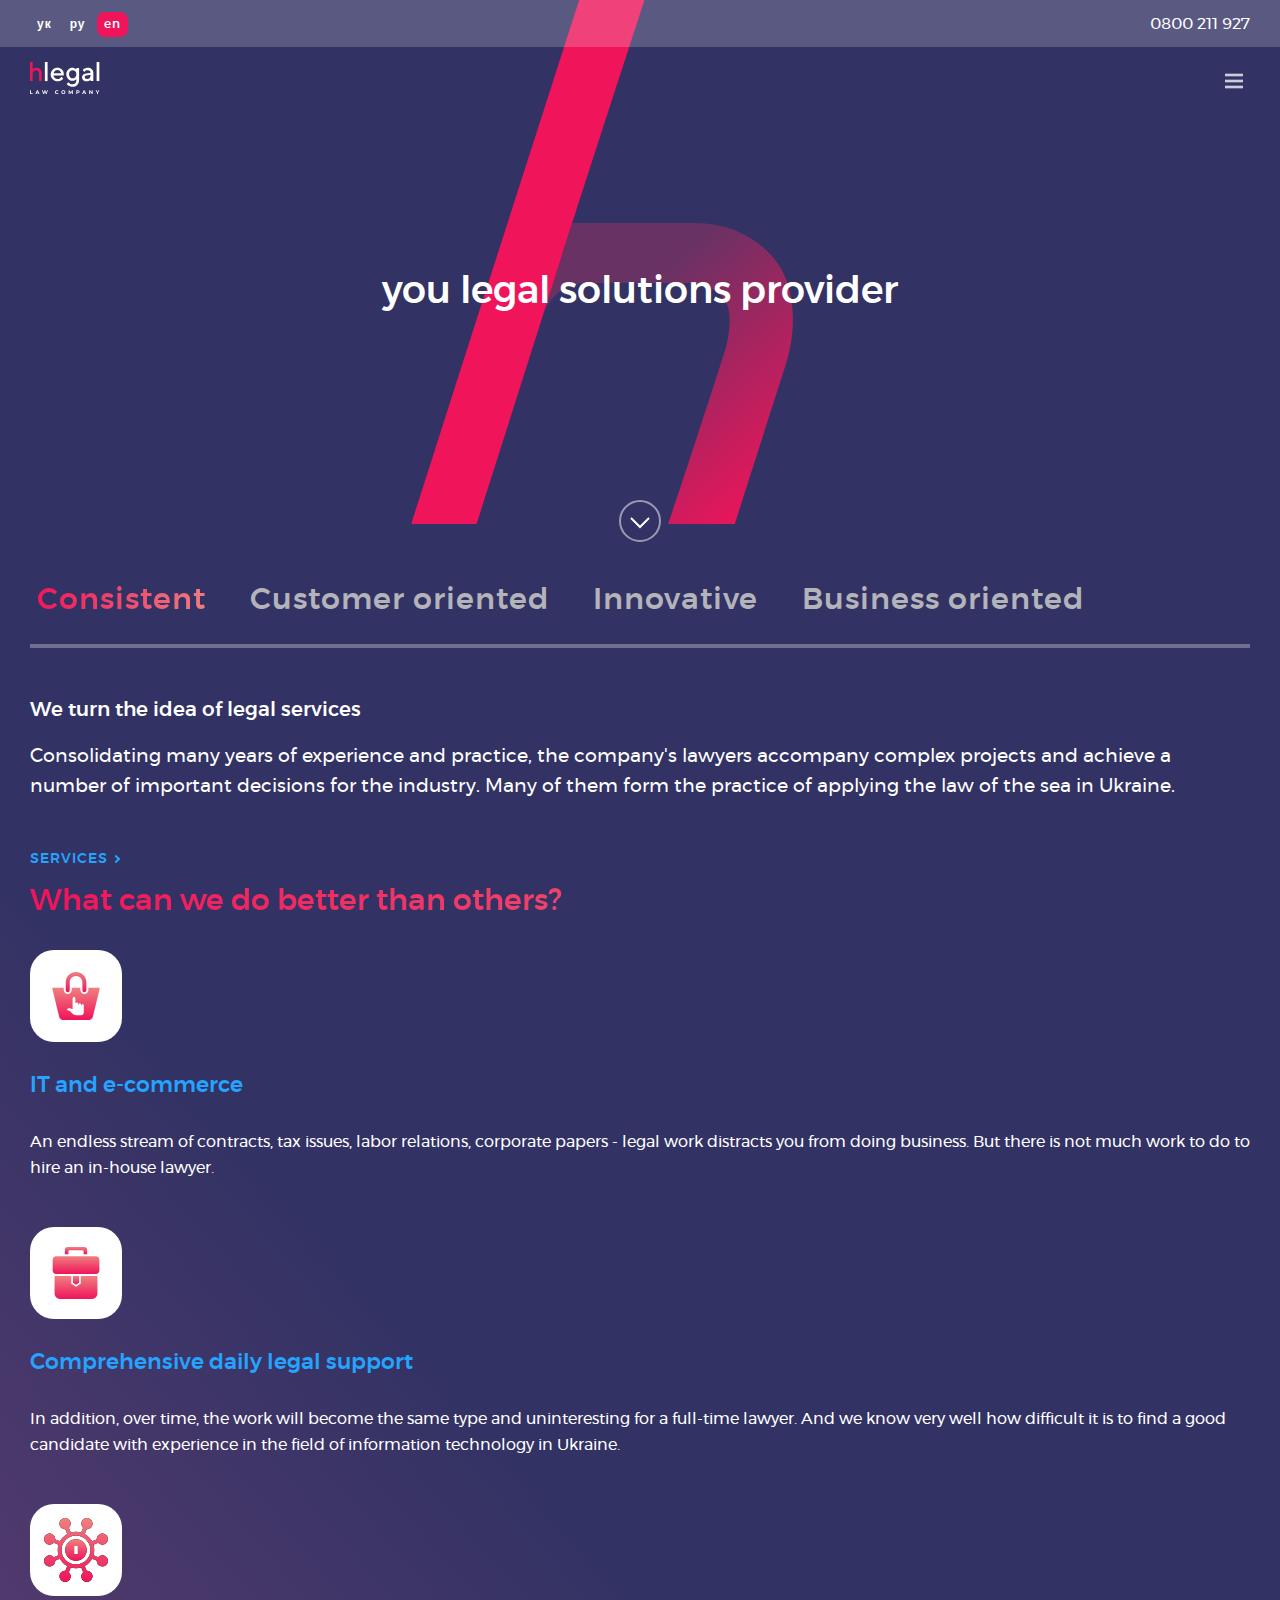
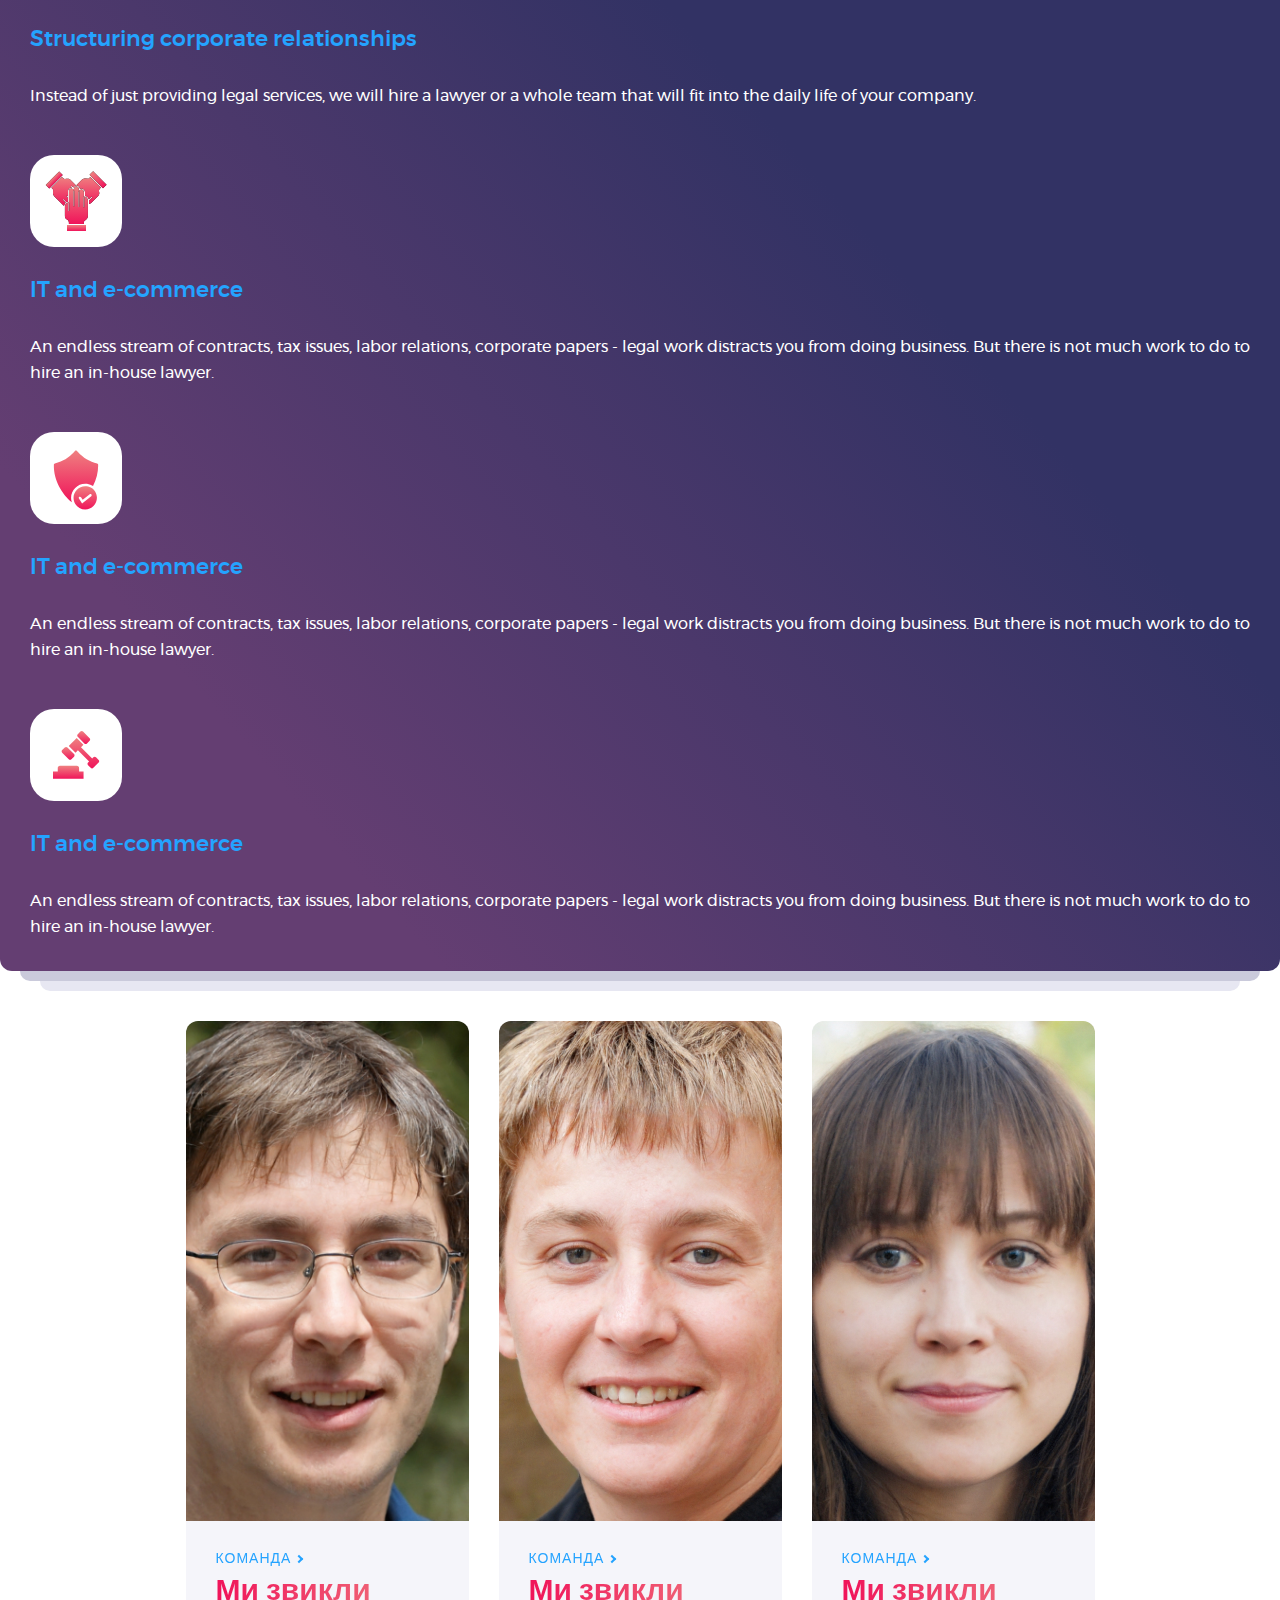
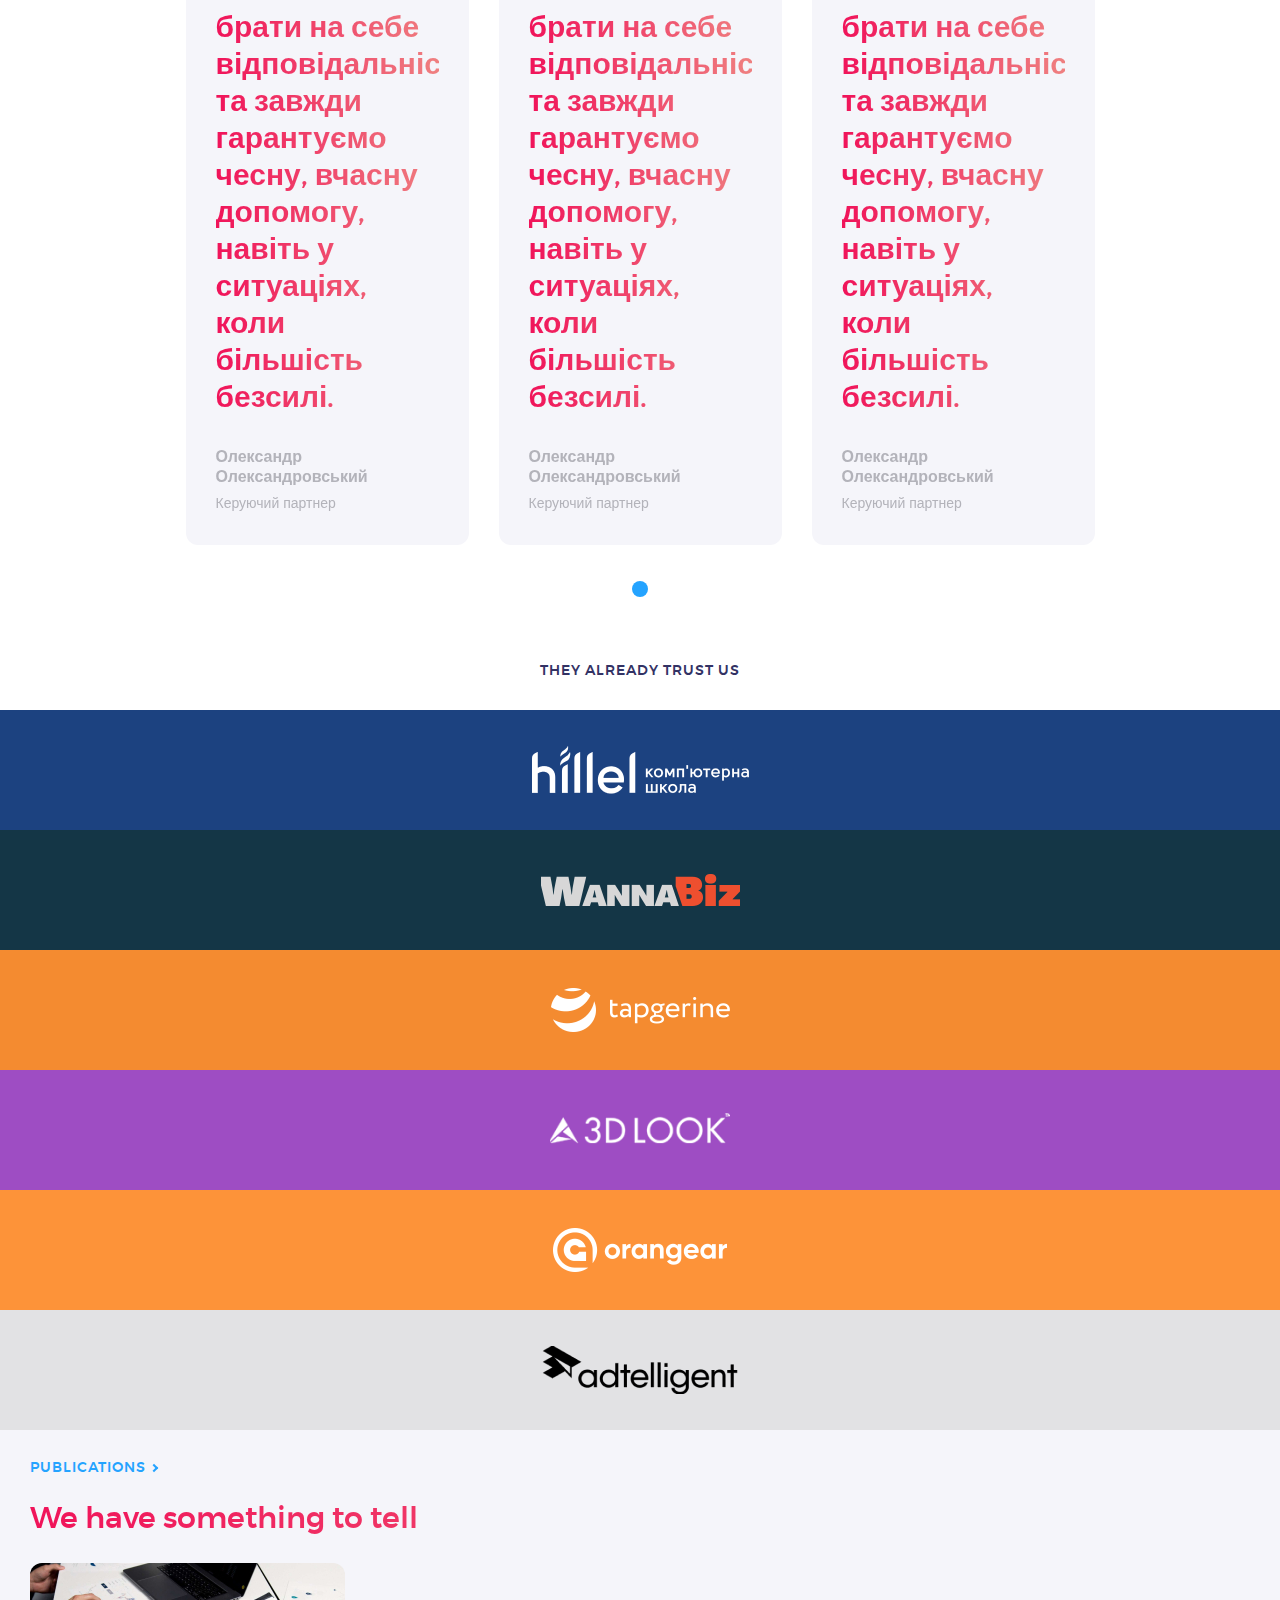
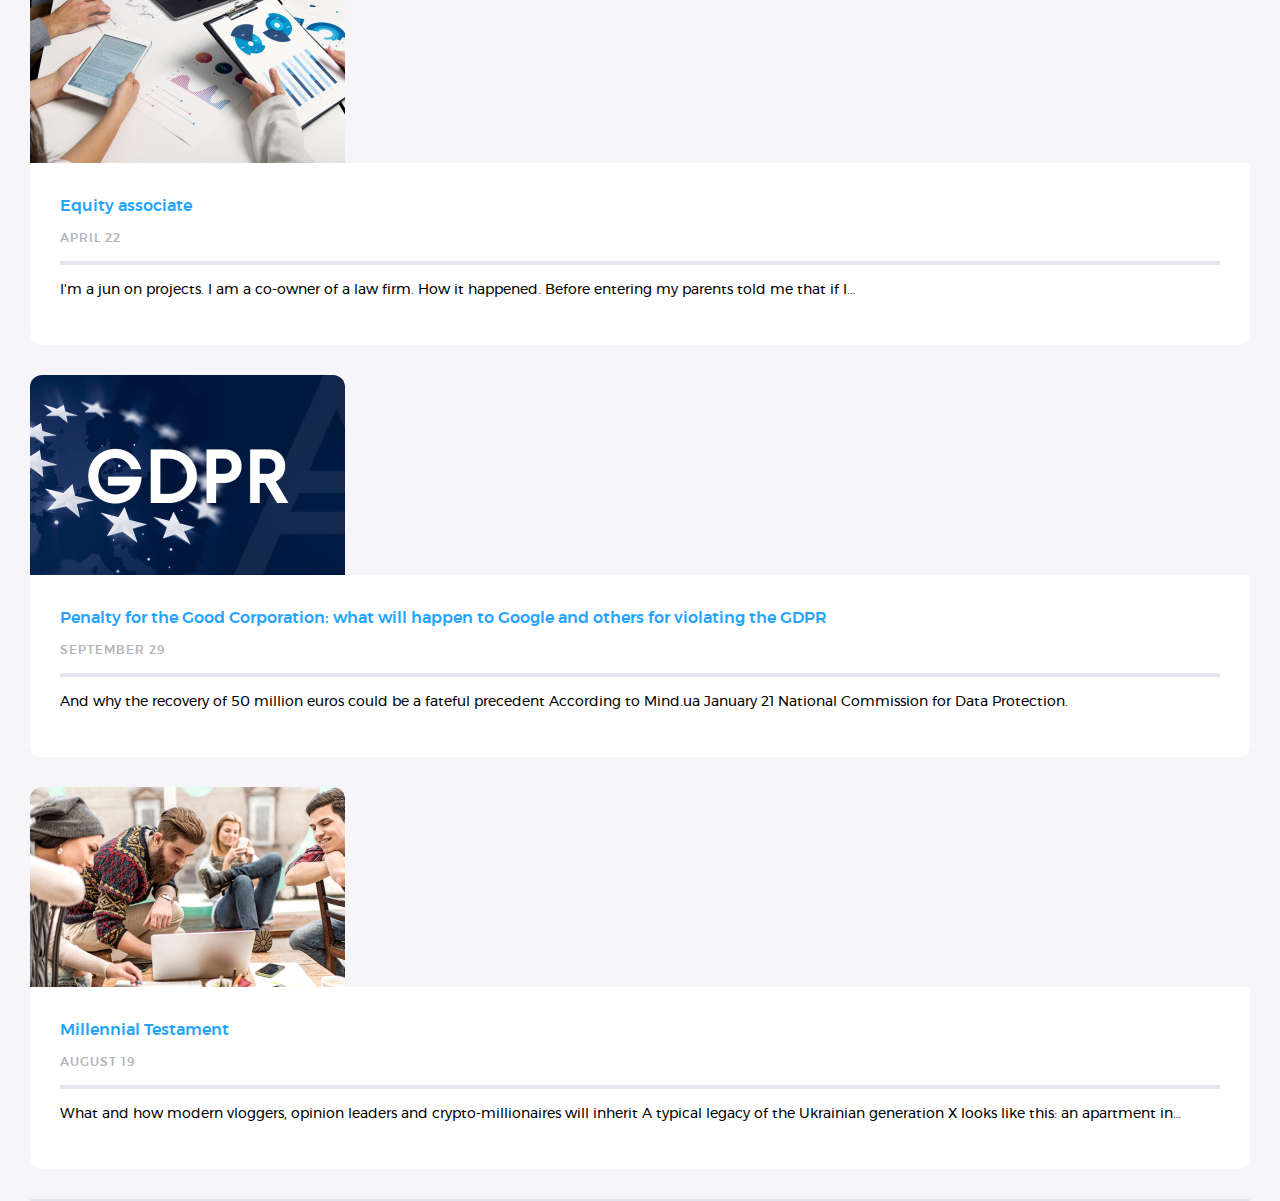
==== app/index.html @ e03c732a "New containers & css for them" ====
<!DOCTYPE html>
<html lang="en">
<head>
    <meta charset="UTF-8">
    <meta http-equiv="X-UA-Compatible" content="IE=edge">
    <meta name="viewport" content="width=device-width, initial-scale=1.0">
    <link rel="stylesheet" href="./css/style.css">
    <title>Document</title>
</head>
<body class="body">
    <div class="background">
        <div class="background__image">
            <div class="container">
                <header class="header">
                    <div class="header__strip">
                        <div class="header__strip-content">
                            <div class="header__lang">
                                <button type="button" class="header__button">ук</button>
                                <button type="button" class="header__button">ру</button>
                                <button type="button" class="header__button header__button--active">en</button>
                            </div>
                            <div class="header__adress">Kyiv, Mechnikova str., 14/1</div>
                            <a class="header__phone" href="tel:0800211927">0800 211 927</a>
                            <a class="header__fb" href="#">
                                <svg width="25" height="25" viewBox="0 0 25 25" fill="none" xmlns="http://www.w3.org/2000/svg">
                                    <path d="M24 12.5733C24 5.90541 18.6274 0.5 12 0.5C5.37258 0.5 0 5.90541 0 12.5733C0 18.5995 4.38823 23.5943 10.125 24.5V16.0633H7.07813V12.5733H10.125V9.91343C10.125 6.88755 11.9165 5.21615 14.6576 5.21615C15.9705 5.21615 17.3438 5.45195 17.3438 5.45195V8.42313H15.8306C14.3399 8.42313 13.875 9.35379 13.875 10.3086V12.5733H17.2031L16.6711 16.0633H13.875V24.5C19.6118 23.5943 24 18.5995 24 12.5733Z" fill="#FFFFFF"/>
                                </svg>                        
                            </a>
                        </div>
                    </div>
                    <a class="header__logo" href="">
                        <img src="./img/logo.svg" width="70" height="33" alt="#">
                    </a>
                    <nav class="header__menu">
                        <button type="button" class="header__burger">btn</button>
                        <ul class="header__list">
                            <li><a class="header__category" href="./about.html">about us</a></li>
                            <li><a class="header__category" href="#">services</a></li>
                            <li><a class="header__category" href="#">team</a></li>
                            <li><a class="header__category" href="#">publications</a></li>
                            <li><a class="header__category" href="#">contact</a></li>
                        </ul>
                    </nav>
                </header>
                <section class="title">
                    <h1 class="title__text">you legal solutions provider</h1>
                    <a href="#" class="title__scroll">
                        <svg width="42" height="42" viewBox="0 0 42 42" fill="none" xmlns="http://www.w3.org/2000/svg">
                            <circle opacity="0.5" cx="21" cy="21" r="20" stroke="white" stroke-width="2"/>
                            <path d="M12 18L21 27L30 18" stroke="white" stroke-width="2"/>
                        </svg>     
                    </a> 
                </section>
                <section class="services">
                    <h2 class="visually-hidden">Legal services</h2>
                    <div class="services__container">
                        <div class="services__tab services__tab-box">
                            <button type="button" class="services__btn services__btn--active">Consistent</button>
                            <button type="button" class="services__btn">Customer oriented</button>
                            <button type="button" class="services__btn">Innovative</button>
                            <button type="button" class="services__btn services__btn-mr-0">Business oriented</button>
                        </div>
                    </div>
                    <article class="services__box">
                            <h3 class="services__title">We turn the idea of legal services</h3>
                            <p class="services__text">Consolidating many years of experience and practice, the company's lawyers accompany complex projects and achieve a number of important decisions for the industry. Many of them form the practice of applying the law of the sea in Ukraine.</p>
                    </article>
                </section>
                <section class="peculiarities">
                    <a class="peculiarities__link" href="#">Services</a>
                    <h2 class="peculiarities__title">What can we do better than others?</h2>
                    <article class="peculiarities__box">
                        <div class="peculiarities__pic peculiarities__pic--item01"></div>
                        <h3 class="peculiarities__box-title">IT and e-commerce</h3>
                        <p class="peculiarities__text">An endless stream of contracts, tax issues, labor relations, corporate papers - legal work distracts you from doing business. But there is not much work to do to hire an in-house lawyer.</p>
                    </article>
                    <article class="peculiarities__box">
                        <div class="peculiarities__pic peculiarities__pic--item02"></div>
                        <h3 class="peculiarities__box-title">Comprehensive daily legal support</h3>
                        <p class="peculiarities__text">In addition, over time, the work will become the same type and uninteresting for a full-time lawyer. And we know very well how difficult it is to find a good candidate with experience in the field of information technology in Ukraine.</p>
                    </article>
                    <article class="peculiarities__box">
                        <div class="peculiarities__pic peculiarities__pic--item03"></div>
                        <h3 class="peculiarities__box-title">Structuring corporate relationships</h3>
                        <p class="peculiarities__text">Instead of just providing legal services, we will hire a lawyer or a whole team that will fit into the daily life of your company.</p>
                    </article>
                    <article class="peculiarities__box">
                        <div class="peculiarities__pic peculiarities__pic--item04"></div>
                        <h3 class="peculiarities__box-title">IT and e-commerce</h3>
                        <p class="peculiarities__text">An endless stream of contracts, tax issues, labor relations, corporate papers - legal work distracts you from doing business. But there is not much work to do to hire an in-house lawyer.</p>
                    </article>
                    <article class="peculiarities__box">
                        <div class="peculiarities__pic peculiarities__pic--item05"></div>
                        <h3 class="peculiarities__box-title">IT and e-commerce</h3>
                        <p class="peculiarities__text">An endless stream of contracts, tax issues, labor relations, corporate papers - legal work distracts you from doing business. But there is not much work to do to hire an in-house lawyer.</p>
                    </article>
                    <article class="peculiarities__box">
                        <div class="peculiarities__pic peculiarities__pic--item06"></div>
                        <h3 class="peculiarities__box-title">IT and e-commerce</h3>
                        <p class="peculiarities__text">An endless stream of contracts, tax issues, labor relations, corporate papers - legal work distracts you from doing business. But there is not much work to do to hire an in-house lawyer.</p>
                    </article>
                </section>
            </div>
        </div>
    </div>
    <main class="mainly">
        <div class="container">
            <section class="team">
                <h2 class="visually-hidden">Our team</h2>
                <div class="team__box js-slider">
                    <div class="team__item">
                        <img class="team__foto" src="./img/team/team1.jpg" width="528" height="528" alt="#">
                        <article class="team__info">
                            <a class="team__link" href="#">Команда</a>
                            <h4 class="team__text">Ми звикли брати на себе відповідальність та завжди гарантуємо чесну, вчасну допомогу, навіть у ситуаціях, коли більшість безсилі.</h4>
                            <p class="team__name">Олександр <br>Олександровський</p>
                            <p class="team__job">Керуючий партнер</p>
                        </article>
                    </div>
                    <div class="team__item">
                        <img class="team__foto" src="./img/team/team2.jpg" width="528" height="528" alt="#">
                        <article class="team__info">
                            <a class="team__link" href="#">Команда</a>
                            <h4 class="team__text">Ми звикли брати на себе відповідальність та завжди гарантуємо чесну, вчасну допомогу, навіть у ситуаціях, коли більшість безсилі.</h4>
                            <p class="team__name">Олександр <br>Олександровський</p>
                            <p class="team__job">Керуючий партнер</p>
                        </article>
                    </div>
                    <div class="team__item">
                        <img class="team__foto" src="./img/team/team3.jpg" width="528" height="528" alt="#">
                        <article class="team__info">
                            <a class="team__link" href="#">Команда</a>
                            <h4 class="team__text">Ми звикли брати на себе відповідальність та завжди гарантуємо чесну, вчасну допомогу, навіть у ситуаціях, коли більшість безсилі.</h4>
                            <p class="team__name">Олександр <br>Олександровський</p>
                            <p class="team__job">Керуючий партнер</p>
                        </article>
                    </div>
                </div>
            </section>
        </div>
        <section class="partners">
            <h2 class="partners__title">They already trust us</h2>
            <div class="partners__box">
                <div class="partners__item partners__item--01"></div>
                <div class="partners__item partners__item--02"></div>
                <div class="partners__item partners__item--03"></div>
                <div class="partners__item partners__item--04"></div>
                <div class="partners__item partners__item--05"></div>
                <div class="partners__item partners__item--06"></div>
                <div class="partners__item partners__item--07 partners__item--block"></div>
                <div class="partners__item partners__item--08 partners__item--block"></div>
                <div class="partners__item partners__item--09 partners__item--block"></div>
                <div class="partners__item partners__item--10 partners__item--block"></div>
                <div class="partners__item partners__item--11 partners__item--block"></div>
                <div class="partners__item partners__item--12 partners__item--block"></div>
            </div>
        </section>
        <section class="blog">
            <div class="container">
                <div class="blog__border">
                    <a class="blog__link" href="">Publications</a>
                    <h2 class="blog__title">We have something to tell</h2>
                    <article class="blog__box">
                        <img class="blog__img" src="./img/blog/notebook.jpg" width="315" height="200" alt="">
                        <div class="blog__item">
                            <a class="blog__item-title" href="#">Equity associate</a>
                            <p class="blog__date">April 22</p>
                            <p class="blog__text">I'm a jun on projects. I am a co-owner of a law firm. How it happened. Before entering my parents told me that if I…</p>
                        </div>
                    </article>
                    <article class="blog__box">
                        <img class="blog__img" src="./img/blog/gdpr.jpg" width="315" height="200" alt="">
                        <div class="blog__item">
                            <a class="blog__item-title" href="#">Penalty for the Good Corporation: what will happen to Google and others for violating the GDPR</a>
                            <p class="blog__date">September 29</p>
                            <p class="blog__text">And why the recovery of 50 million euros could be a fateful precedent According to Mind.ua January 21 National Commission for Data Protection.</p>
                        </div>
                    </article>
                    <article class="blog__box">
                        <img class="blog__img" src="./img/blog/team.jpg" width="315" height="200" alt="">
                        <div class="blog__item">
                            <a class="blog__item-title" href="#">Millennial Testament</a>
                            <p class="blog__date">August 19</p>
                            <p class="blog__text">What and how modern vloggers, opinion leaders and crypto-millionaires will inherit A typical legacy of the Ukrainian generation X looks like this: an apartment in…</p>
                        </div>
                    </article>
                </div>
            </div>
        </section>
    </main>
    <footer class="footer">
        <div class="container">
            
        </div>
    </footer>

    <script src="js/all.js"></script>
</body>
</html>
---- app/css/style.css ----
/* Slider */
.slick-slider {
  position: relative;
  display: block;
  -webkit-box-sizing: border-box;
          box-sizing: border-box;
  -webkit-touch-callout: none;
  -webkit-user-select: none;
  -moz-user-select: none;
  -ms-user-select: none;
  user-select: none;
  -ms-touch-action: pan-y;
  touch-action: pan-y;
  -webkit-tap-highlight-color: transparent;
}

.slick-list {
  position: relative;
  overflow: hidden;
  display: block;
  margin: 0;
  padding: 0;
}

.slick-list:focus {
  outline: none;
}

.slick-list.dragging {
  cursor: pointer;
  cursor: hand;
}

.slick-slider .slick-track,
.slick-slider .slick-list {
  -webkit-transform: translate3d(0, 0, 0);
  transform: translate3d(0, 0, 0);
}

.slick-track {
  position: relative;
  left: 0;
  top: 0;
  display: block;
  margin-left: auto;
  margin-right: auto;
}

.slick-track:before, .slick-track:after {
  content: "";
  display: table;
}

.slick-track:after {
  clear: both;
}

.slick-loading .slick-track {
  visibility: hidden;
}

.slick-slide {
  float: left;
  height: 100%;
  min-height: 1px;
  display: none;
}

[dir="rtl"] .slick-slide {
  float: right;
}

.slick-slide img {
  display: block;
}

.slick-slide.slick-loading img {
  display: none;
}

.slick-slide.dragging img {
  pointer-events: none;
}

.slick-initialized .slick-slide {
  display: block;
}

.slick-loading .slick-slide {
  visibility: hidden;
}

.slick-vertical .slick-slide {
  display: block;
  height: auto;
  border: 1px solid transparent;
}

.slick-arrow.slick-hidden {
  display: none;
}

@font-face {
  font-family: 'Montserrat';
  src: url("../fonts/montserrat-italic-webfont.woff2") format("woff2"), url("../fonts/montserrat-italic-webfont.woff") format("woff");
  font-weight: 400;
  font-style: italic;
}

@font-face {
  font-family: 'Montserrat';
  src: url("../fonts/montserrat-medium-webfont.woff2") format("woff2"), url("../fonts/montserrat-medium-webfont.woff") format("woff");
  font-weight: 700;
  font-style: normal;
}

@font-face {
  font-family: 'Montserrat';
  src: url("../fonts/montserrat-mediumitalic-webfont.woff2") format("woff2"), url("../fonts/montserrat-mediumitalic-webfont.woff") format("woff");
  font-weight: 700;
  font-style: italic;
}

@font-face {
  font-family: 'Montserrat';
  src: url("../fonts/montserrat-regular-webfont.woff2") format("woff2"), url("../fonts/montserrat-regular-webfont.woff") format("woff");
  font-weight: 400;
  font-style: normal;
}

* {
  -webkit-box-sizing: border-box;
          box-sizing: border-box;
}

.body {
  font-family: 'Montserrat', 'Arial', sans-serif;
  font-style: normal;
  font-weight: 400;
  font-size: 16px;
  line-height: 26px;
  margin: 0;
}

.container {
  max-width: 1320px;
  min-width: 375px;
  margin: 0 auto;
  padding: 0 30px;
}

.visually-hidden {
  position: absolute;
  width: 1px;
  height: 1px;
  margin: -1px;
  border: 0;
  padding: 0;
  clip: rect(0 0 0 0);
  overflow: hidden;
}

.image-responsive {
  max-width: 100%;
  height: auto;
}

a {
  font-weight: 400;
  font-size: 16px;
  line-height: 20px;
  color: #24A3FF;
  text-decoration: none;
  cursor: pointer;
}

a:hover {
  color: #0085FF;
}

button {
  font-family: 'Montserrat', 'Arial', sans-serif;
  font-style: normal;
  font-weight: 700;
  font-size: 12px;
  line-height: 15px;
  text-align: center;
  letter-spacing: 1px;
  color: #FFFFFF;
  background-color: transparent;
  cursor: pointer;
  border: 0;
  padding: 5px 7px;
  border-radius: 8px;
}

.background {
  background-image: linear-gradient(228.57deg, #323264 11.93%, #323264 57.17%, #643E72 87.46%);
  border-radius: 0px 0px 12px 12px;
  position: relative;
}

.background::after {
  content: '';
  border-radius: 0 0 12px 12px;
  background-color: #CACADB;
  bottom: -10px;
  height: 10px;
  left: 20px;
  right: 20px;
  position: absolute;
}

.background::before {
  content: '';
  border-radius: 0 0 12px 12px;
  background-color: #E7E7F2;
  bottom: -20px;
  height: 10px;
  left: 40px;
  right: 40px;
  position: absolute;
}

.background__image {
  background-image: url(../img/bg-img.svg);
  background-repeat: no-repeat;
  background-position: center top;
  background-size: 600px 524px;
}

.header {
  display: grid;
  grid-template-columns: 1fr 1fr;
  grid-template-rows: -webkit-min-content 1fr;
  grid-template-rows: min-content 1fr;
  -webkit-box-align: center;
      -ms-flex-align: center;
          align-items: center;
}

.header__strip {
  grid-column: 1 / 3;
  background: rgba(245, 245, 250, 0.2);
  margin: 0 -30px;
  padding: 10px 30px;
  align-self: center;
}

.header__strip-content {
  display: -webkit-box;
  display: -ms-flexbox;
  display: flex;
  -webkit-box-pack: justify;
      -ms-flex-pack: justify;
          justify-content: space-between;
  -webkit-box-align: center;
      -ms-flex-align: center;
          align-items: center;
}

.header__button:not(.header__button--active):hover {
  background-color: rgba(255, 255, 255, 0.2);
}

.header__button--active {
  background-color: #F0145A;
}

.header__phone {
  font-size: 16px;
  line-height: 20px;
  text-align: right;
  color: #FFFFFF;
}

.header__adress, .header__fb {
  display: none;
}

.header__logo {
  padding: 15px 0;
}

.header__menu {
  display: -webkit-box;
  display: -ms-flexbox;
  display: flex;
  -webkit-box-pack: end;
      -ms-flex-pack: end;
          justify-content: flex-end;
}

.header__burger {
  font-size: 0;
  width: 32px;
  height: 32px;
  background-image: url(../img/hamburger.svg);
  background-position: center;
  background-repeat: no-repeat;
  cursor: pointer;
  -webkit-transition-duration: 400ms;
          transition-duration: 400ms;
}

.header__burger:hover {
  background-color: rgba(255, 255, 255, 0.2);
  border-radius: 8px;
  -webkit-transform: rotate(180deg);
          transform: rotate(180deg);
}

.header__list {
  list-style: none;
  padding: 0;
  display: none;
}

.title {
  display: -webkit-box;
  display: -ms-flexbox;
  display: flex;
  -webkit-box-orient: vertical;
  -webkit-box-direction: normal;
      -ms-flex-direction: column;
          flex-direction: column;
  -webkit-box-align: center;
      -ms-flex-align: center;
          align-items: center;
  padding: 129px 0 30px;
}

.title__text {
  padding-bottom: 159px;
  font-weight: 700;
  font-size: 38px;
  line-height: 46px;
  text-align: center;
  color: #FFFFFF;
}

.services__container {
  border-bottom: 4px solid rgba(255, 255, 255, 0.3);
  padding-bottom: 20px;
}

.services__tab {
  margin-right: -30px;
  overflow: auto;
  overflow: -moz-scrollbars-none;
  -ms-overflow-style: none;
}

.services__tab::-webkit-scrollbar {
  width: 0;
}

.services__tab-box {
  display: -webkit-box;
  display: -ms-flexbox;
  display: flex;
}

.services__btn {
  white-space: nowrap;
  font-size: 30px;
  line-height: 37px;
  color: #B3B3BA;
  margin-right: 30px;
}

.services__btn--active {
  background: linear-gradient(90.13deg, #F0145A 0.84%, #EF8080 99.96%);
  -webkit-background-clip: text;
  -webkit-text-fill-color: transparent;
  background-clip: text;
}

.services__btn-mr-o {
  margin-right: 0;
}

.services__box {
  padding: 30px 0;
}

.services__title {
  font-weight: 700;
  font-size: 20px;
  line-height: 24px;
  color: #FFFFFF;
}

.services__text {
  font-size: 19px;
  line-height: 30px;
  color: #FFFFFF;
}

.peculiarities__link {
  display: -webkit-box;
  display: -ms-flexbox;
  display: flex;
  -webkit-box-align: center;
      -ms-flex-align: center;
          align-items: center;
  text-transform: uppercase;
  font-weight: 700;
  font-size: 14px;
  line-height: 17px;
  letter-spacing: 1px;
}

.peculiarities__link::after {
  content: '';
  width: 4px;
  height: 4px;
  border-right: 2px solid #24A3FF;
  border-bottom: 2px solid #24A3FF;
  margin-left: 5px;
  -webkit-transform: rotate(315deg);
          transform: rotate(315deg);
}

.peculiarities__title {
  font-weight: 700;
  font-size: 30px;
  line-height: 37px;
  background: linear-gradient(90.13deg, #F0145A 0.84%, #EF8080 99.96%);
  -webkit-background-clip: text;
  -webkit-text-fill-color: transparent;
  background-clip: text;
  margin: 0;
  padding: 15px 0;
}

.peculiarities__box {
  padding: 15px 0;
}

.peculiarities__pic {
  background-repeat: no-repeat;
  background-color: #fff;
  background-position: center;
  border-radius: 24px;
  width: 92px;
  height: 92px;
}

.peculiarities__pic--item01 {
  background-image: url(../img/services/item01.svg);
}

.peculiarities__pic--item02 {
  background-image: url(../img/services/item02.svg);
}

.peculiarities__pic--item03 {
  background-image: url(../img/services/item03.svg);
}

.peculiarities__pic--item04 {
  background-image: url(../img/services/item04.svg);
}

.peculiarities__pic--item05 {
  background-image: url(../img/services/item05.svg);
}

.peculiarities__pic--item06 {
  background-image: url(../img/services/item06.svg);
}

.peculiarities__box-title {
  font-weight: 700;
  font-size: 22px;
  line-height: 27px;
  color: #24A3FF;
  margin: 30px 0;
}

.peculiarities__text {
  font-size: 16px;
  line-height: 26px;
  color: #FFFFFF;
}

.team__box {
  padding: 50px 0;
  margin: 0 -15px;
}

.team__item {
  background-color: #F5F5FA;
  border-radius: 12px;
  margin: 0 15px;
}

.team__foto {
  width: 100%;
  height: 500px;
  -o-object-fit: cover;
     object-fit: cover;
  border-radius: 12px 12px 0 0;
}

.team__info {
  padding: 30px;
}

.team__link {
  display: -webkit-box;
  display: -ms-flexbox;
  display: flex;
  -webkit-box-align: center;
      -ms-flex-align: center;
          align-items: center;
  text-transform: uppercase;
  font-size: 14px;
  line-height: 17px;
  letter-spacing: 1px;
  text-transform: uppercase;
}

.team__link::after {
  content: '';
  width: 4px;
  height: 4px;
  border-right: 2px solid #24A3FF;
  border-bottom: 2px solid #24A3FF;
  margin-left: 5px;
  -webkit-transform: rotate(315deg);
          transform: rotate(315deg);
}

.team__text {
  margin-top: 5px;
  margin-bottom: 30px;
  font-weight: 700;
  font-size: 30px;
  line-height: 37px;
  background: linear-gradient(90.13deg, #F0145A 0.84%, #EF8080 99.96%);
  -webkit-background-clip: text;
  -webkit-text-fill-color: transparent;
  background-clip: text;
}

.team__name {
  font-weight: 700;
  font-size: 16px;
  line-height: 20px;
  color: #B3B3BA;
  margin-bottom: 0px;
}

.team__job {
  font-size: 14px;
  line-height: 22px;
  color: #B3B3BA;
  margin-top: 6px;
  margin-bottom: 0;
}

.slick-dots {
  display: -webkit-box;
  display: -ms-flexbox;
  display: flex;
  -webkit-box-pack: center;
      -ms-flex-pack: center;
          justify-content: center;
  padding: 0;
  margin: 0;
  list-style: none;
}

.slick-dots li {
  margin: 30px 7.5px 0;
}

.slick-dots button {
  font-size: 0;
  cursor: pointer;
  border: 0;
  width: 16px;
  height: 16px;
  border-radius: 50%;
  background-color: rgba(36, 163, 255, 0.2);
}

.slick-dots button:hover {
  background-color: rgba(36, 163, 255, 0.6);
}

.slick-dots .slick-active button {
  background-color: #24a3ff;
}

.partners__title {
  text-align: center;
  font-weight: 700;
  font-size: 14px;
  line-height: 17px;
  letter-spacing: 1px;
  text-transform: uppercase;
  color: #323264;
  margin-bottom: 30px;
}

.partners__item {
  width: 100%;
  height: 120px;
  display: -webkit-box;
  display: -ms-flexbox;
  display: flex;
  -ms-flex-wrap: wrap;
      flex-wrap: wrap;
  background-repeat: no-repeat;
  background-position: center;
}

.partners__item--01 {
  background-image: url(../img/partners/hillel.png);
  background-color: #1C4280;
}

.partners__item--02 {
  background-image: url(../img/partners/wannabizz.png);
  background-color: #143646;
}

.partners__item--03 {
  background-image: url(../img/partners/tapgerine.png);
  background-color: #F48B30;
}

.partners__item--04 {
  background-image: url(../img/partners/3dlook.png);
  background-color: #9E4DC3;
}

.partners__item--05 {
  background-image: url(../img/partners/orangear.png);
  background-color: #FD9339;
}

.partners__item--06 {
  background-image: url(../img/partners/addteligent.png);
  background-color: #E2E2E4;
}

.partners__item--07 {
  background-image: url(../img/partners/ckikky.png);
  background-color: #C71C36;
}

.partners__item--08 {
  background-image: url(../img/partners/ecolease.png);
  background-color: #DCF3F9;
}

.partners__item--09 {
  background-image: url(../img/partners/infratrek.png);
  background-color: #EAEAEA;
}

.partners__item--10 {
  background-image: url(../img/partners/citypark.png);
  background-color: #282240;
}

.partners__item--11 {
  background-image: url(../img/partners/artprint.png);
  background-color: #1D4568;
}

.partners__item--12 {
  background-image: url(../img/partners/ultimate.png);
  background-color: #000000;
}

.partners__item--block {
  display: none;
}

.blog {
  padding-top: 30px;
  background-color: #F5F5FA;
}

.blog__border {
  border-bottom: 2px solid #E6E6F0;
}

.blog__link {
  display: -webkit-box;
  display: -ms-flexbox;
  display: flex;
  -webkit-box-align: center;
      -ms-flex-align: center;
          align-items: center;
  font-weight: 700;
  font-size: 14px;
  line-height: 17px;
  letter-spacing: 1px;
  text-transform: uppercase;
}

.blog__link::after {
  content: '';
  width: 4px;
  height: 4px;
  border-right: 2px solid #24A3FF;
  border-bottom: 2px solid #24A3FF;
  margin-left: 5px;
  -webkit-transform: rotate(315deg);
          transform: rotate(315deg);
}

.blog__title {
  font-weight: 700;
  font-size: 30px;
  line-height: 37px;
  background: linear-gradient(90.13deg, #F0145A 0.84%, #EF8080 99.96%);
  -webkit-background-clip: text;
  -webkit-text-fill-color: transparent;
  background-clip: text;
}

.blog__box {
  display: -webkit-box;
  display: -ms-flexbox;
  display: flex;
  -webkit-box-orient: vertical;
  -webkit-box-direction: normal;
      -ms-flex-direction: column;
          flex-direction: column;
  padding-bottom: 30px;
}

.blog__img {
  border-radius: 12px 12px 0 0;
}

.blog__item {
  border-radius: 0 0 12px 12px;
  background-color: #fff;
  padding: 30px;
}

.blog__item-title {
  font-weight: 700;
  font-size: 16px;
  line-height: 20px;
  color: #24A3FF;
}

.blog__date {
  font-weight: 700;
  font-size: 12px;
  line-height: 15px;
  letter-spacing: 1px;
  text-transform: uppercase;
  color: #B3B3BA;
  padding-bottom: 15px;
  border-bottom: 4px solid #E6E6F0;
}

.blog__text {
  font-size: 14px;
  line-height: 22px;
  color: #000000;
}

/*# sourceMappingURL=style.css.map */
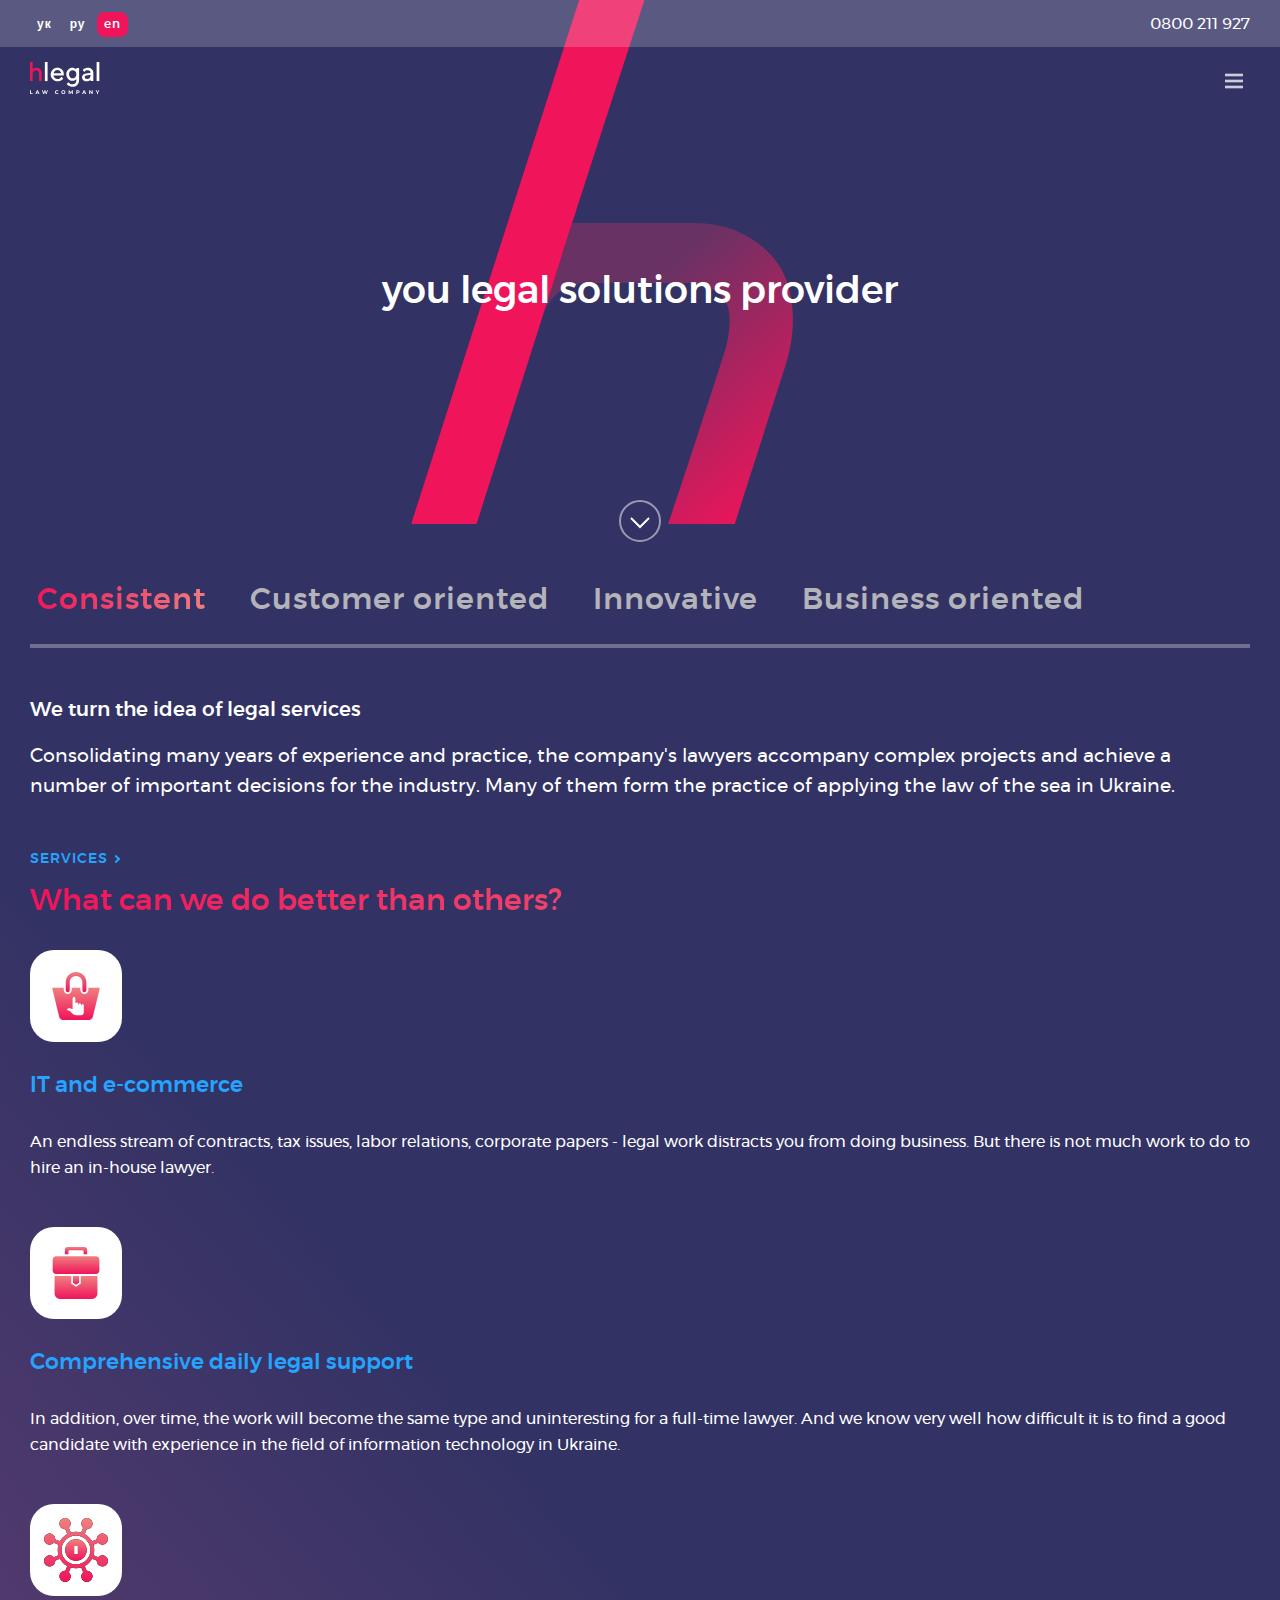
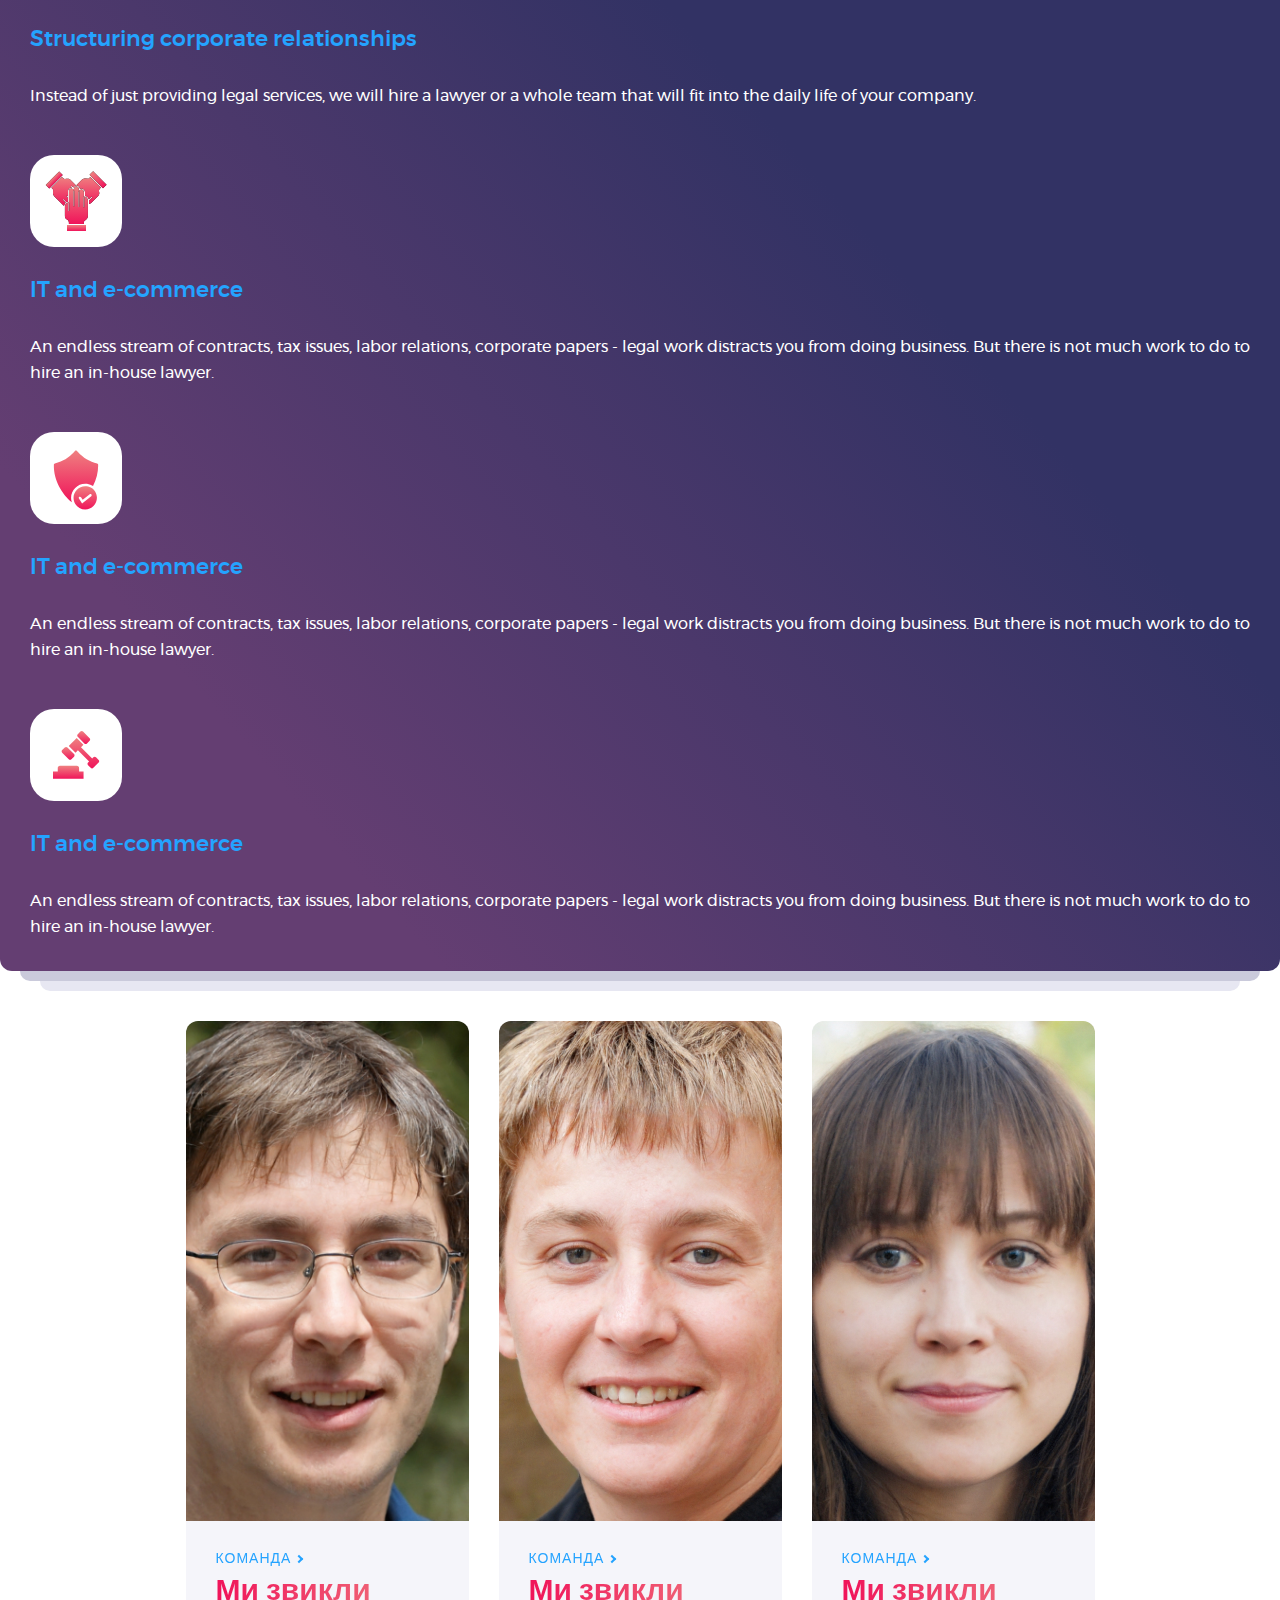
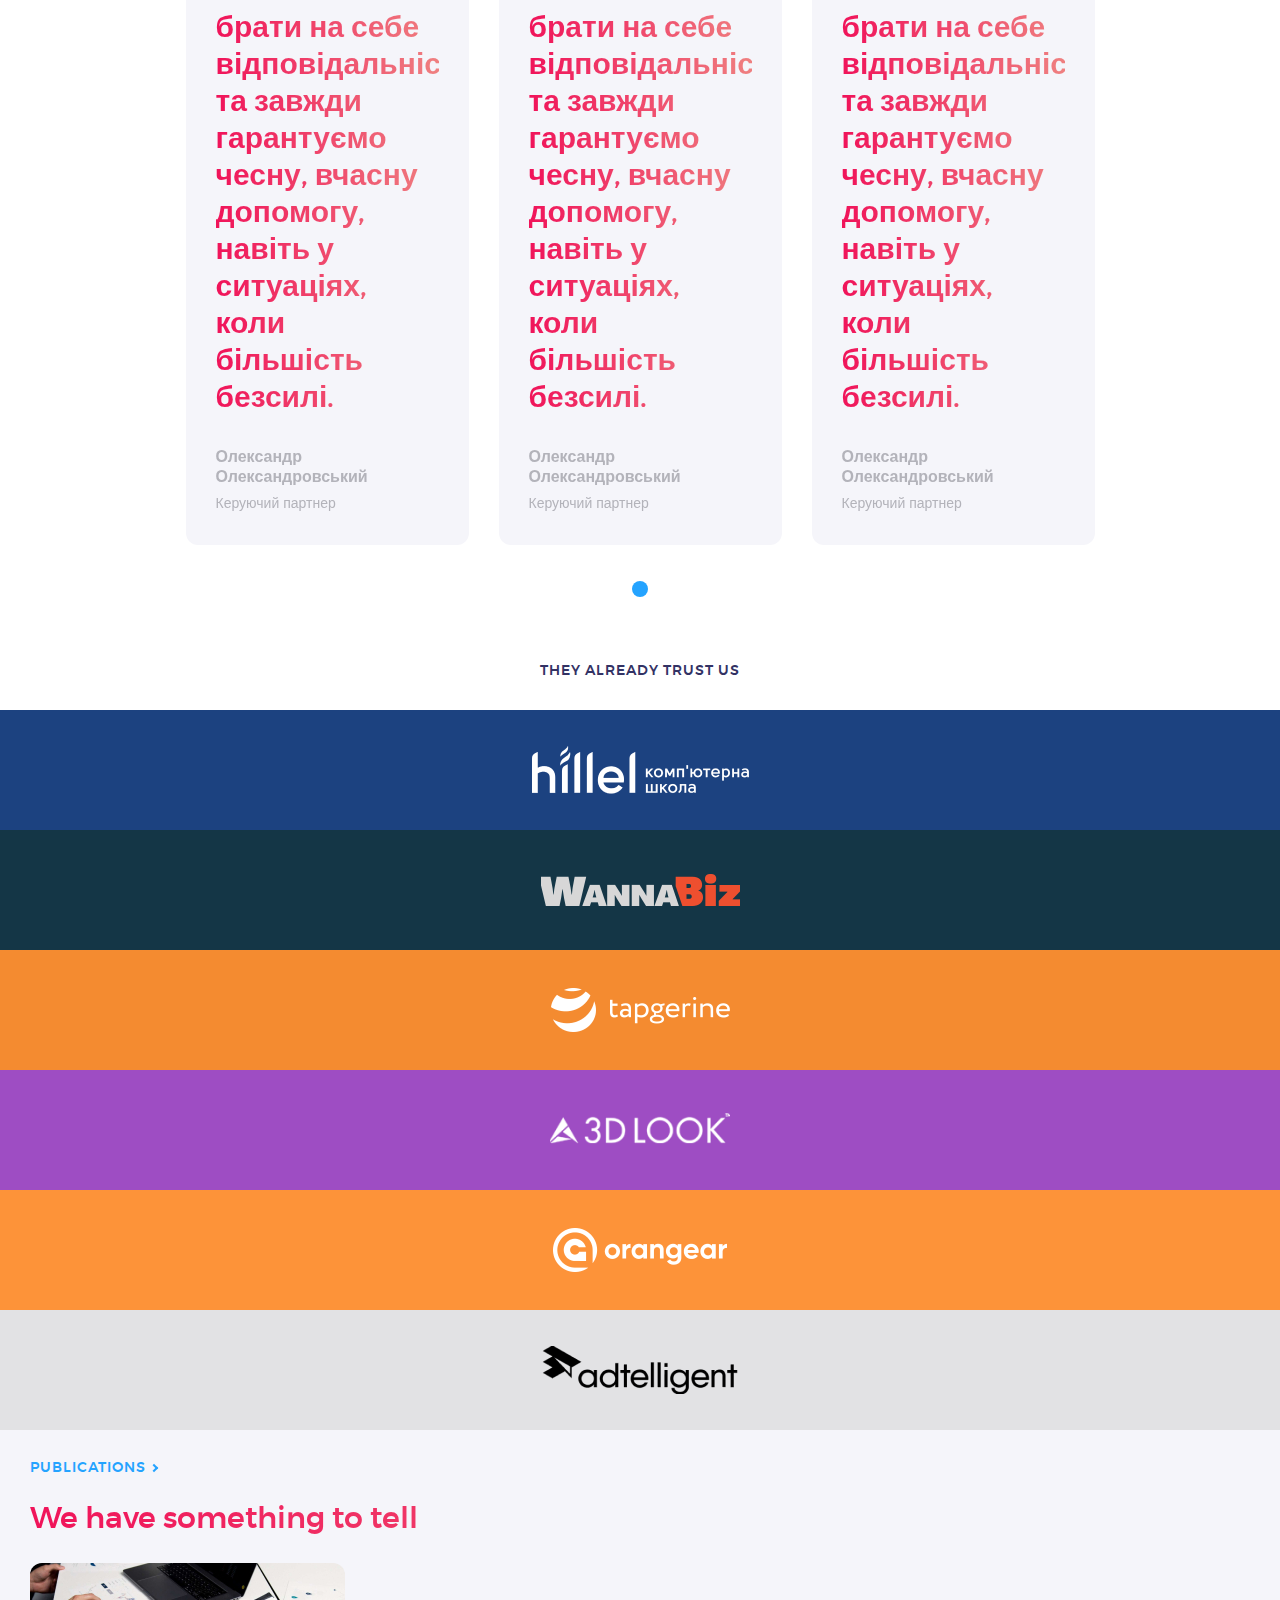
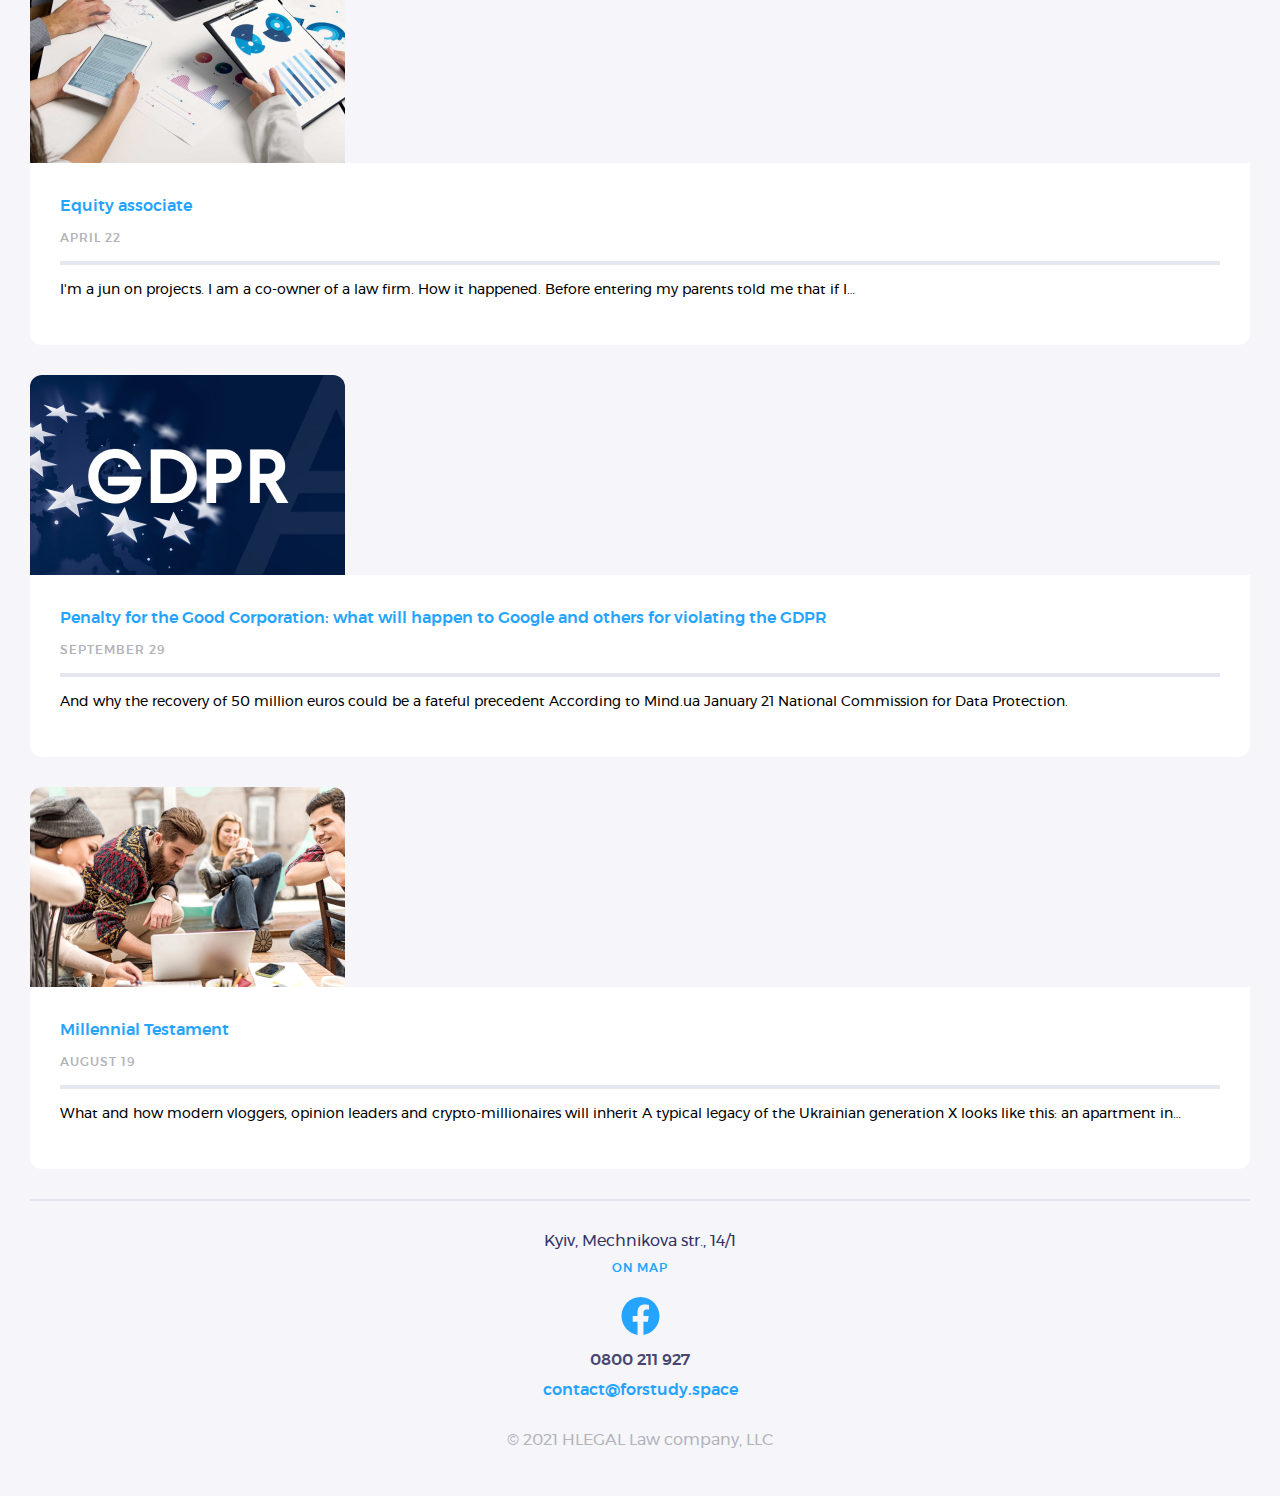
==== commit a7c9993d: "new footer scss" ====
--- a/app/index.html
+++ b/app/index.html
@@ -190,7 +190,22 @@
     </main>
     <footer class="footer">
         <div class="container">
-            
+            <div class="footer__box">
+                <div class="footer__adress">
+                    <p class="footer__adress-item">Kyiv, Mechnikova str., 14/1</p>
+                    <a class="footer__map" href="#">On map</a>
+                </div>
+                <div class="footer__contact">
+                    <a class="footer__fb-link" href="#">
+                        <svg class="footer__fb" width="39" height="38" viewBox="0 0 39 38" fill="none" xmlns="http://www.w3.org/2000/svg">
+                            <path d="M38.5 19.1161C38.5 8.55857 29.9934 0 19.5 0C9.00658 0 0.5 8.55857 0.5 19.1161C0.5 28.6575 7.44803 36.5659 16.5312 38V24.6419H11.707V19.1161H16.5312V14.9046C16.5312 10.1136 19.3678 7.46723 23.7078 7.46723C25.7866 7.46723 27.9609 7.84059 27.9609 7.84059V12.545H25.5651C23.2048 12.545 22.4688 14.0185 22.4688 15.5302V19.1161H27.7383L26.8959 24.6419H22.4688V38C31.552 36.5659 38.5 28.6575 38.5 19.1161Z" fill="#24A3FF"/>
+                        </svg>
+                        <a class="footer__phone" href="tel:0800211927">0800 211 927</a>
+                        <a class="footer__mail" href="mailto:contact@forstudy.space">contact@forstudy.space</a>
+                    </a>
+                </div>
+                <p class="footer__rights">© 2021 HLEGAL Law company, LLC</p>
+            </div>
         </div>
     </footer>
 
--- a/app/css/style.css
+++ b/app/css/style.css
@@ -771,4 +771,76 @@
   color: #000000;
 }
 
+.footer {
+  background-color: #F5F5FA;
+  padding: 30px 0;
+}
+
+.footer__adress {
+  display: -webkit-box;
+  display: -ms-flexbox;
+  display: flex;
+  -webkit-box-orient: vertical;
+  -webkit-box-direction: normal;
+      -ms-flex-direction: column;
+          flex-direction: column;
+  -webkit-box-align: center;
+      -ms-flex-align: center;
+          align-items: center;
+  padding-bottom: 21px;
+}
+
+.footer__adress-item {
+  font-size: 16px;
+  line-height: 20px;
+  color: #323264;
+  margin: 0;
+  margin-bottom: 10px;
+}
+
+.footer__map {
+  font-weight: 700;
+  font-size: 12px;
+  line-height: 15px;
+  letter-spacing: 1px;
+  text-transform: uppercase;
+}
+
+.footer__contact {
+  display: -webkit-box;
+  display: -ms-flexbox;
+  display: flex;
+  -webkit-box-orient: vertical;
+  -webkit-box-direction: normal;
+      -ms-flex-direction: column;
+          flex-direction: column;
+  -webkit-box-align: center;
+      -ms-flex-align: center;
+          align-items: center;
+}
+
+.footer__phone {
+  font-weight: 700;
+  font-size: 16px;
+  line-height: 20px;
+  text-align: right;
+  color: #46466E;
+  margin: 10px 0;
+}
+
+.footer__mail {
+  font-weight: 700;
+  font-size: 16px;
+  line-height: 20px;
+}
+
+.footer__rights {
+  text-align: center;
+  margin-top: 30px;
+  font-size: 16px;
+  line-height: 20px;
+  text-align: center;
+  color: #B3B3BA;
+}
+
 /*# sourceMappingURL=style.css.map */
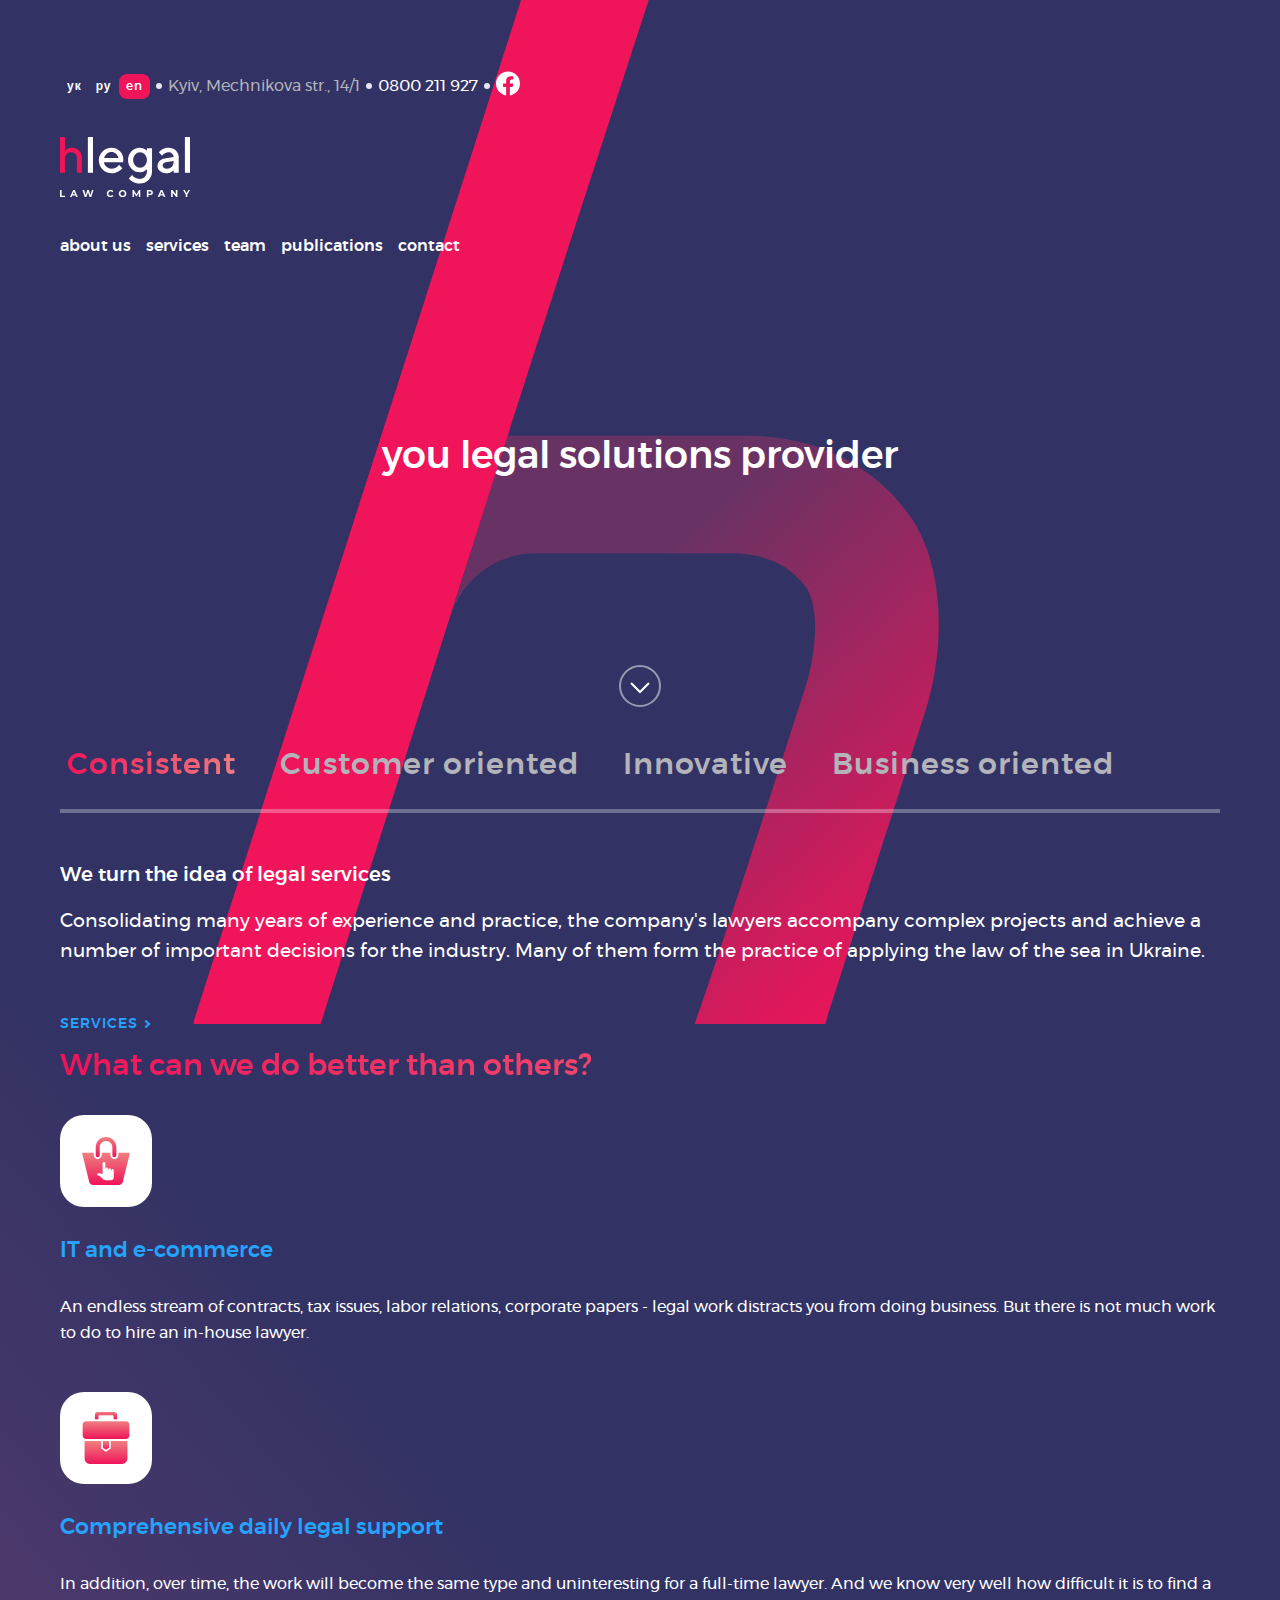
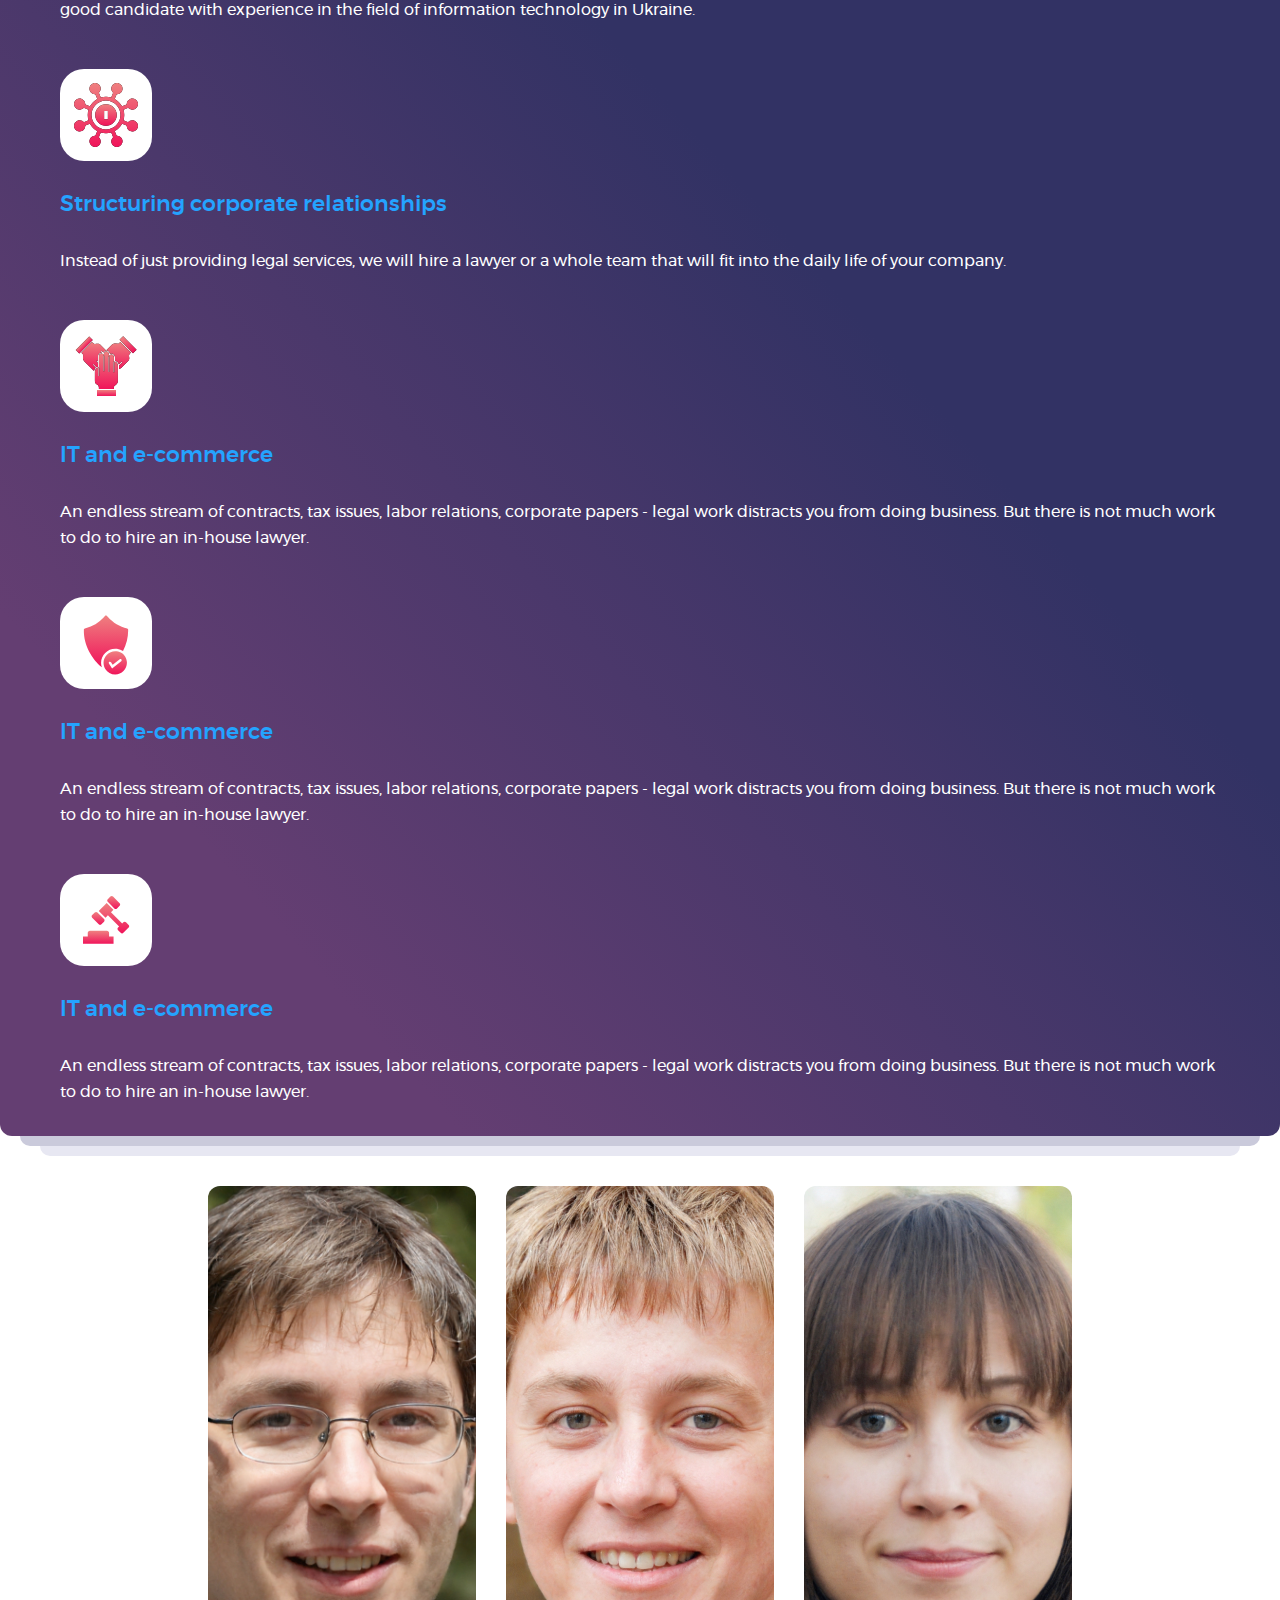
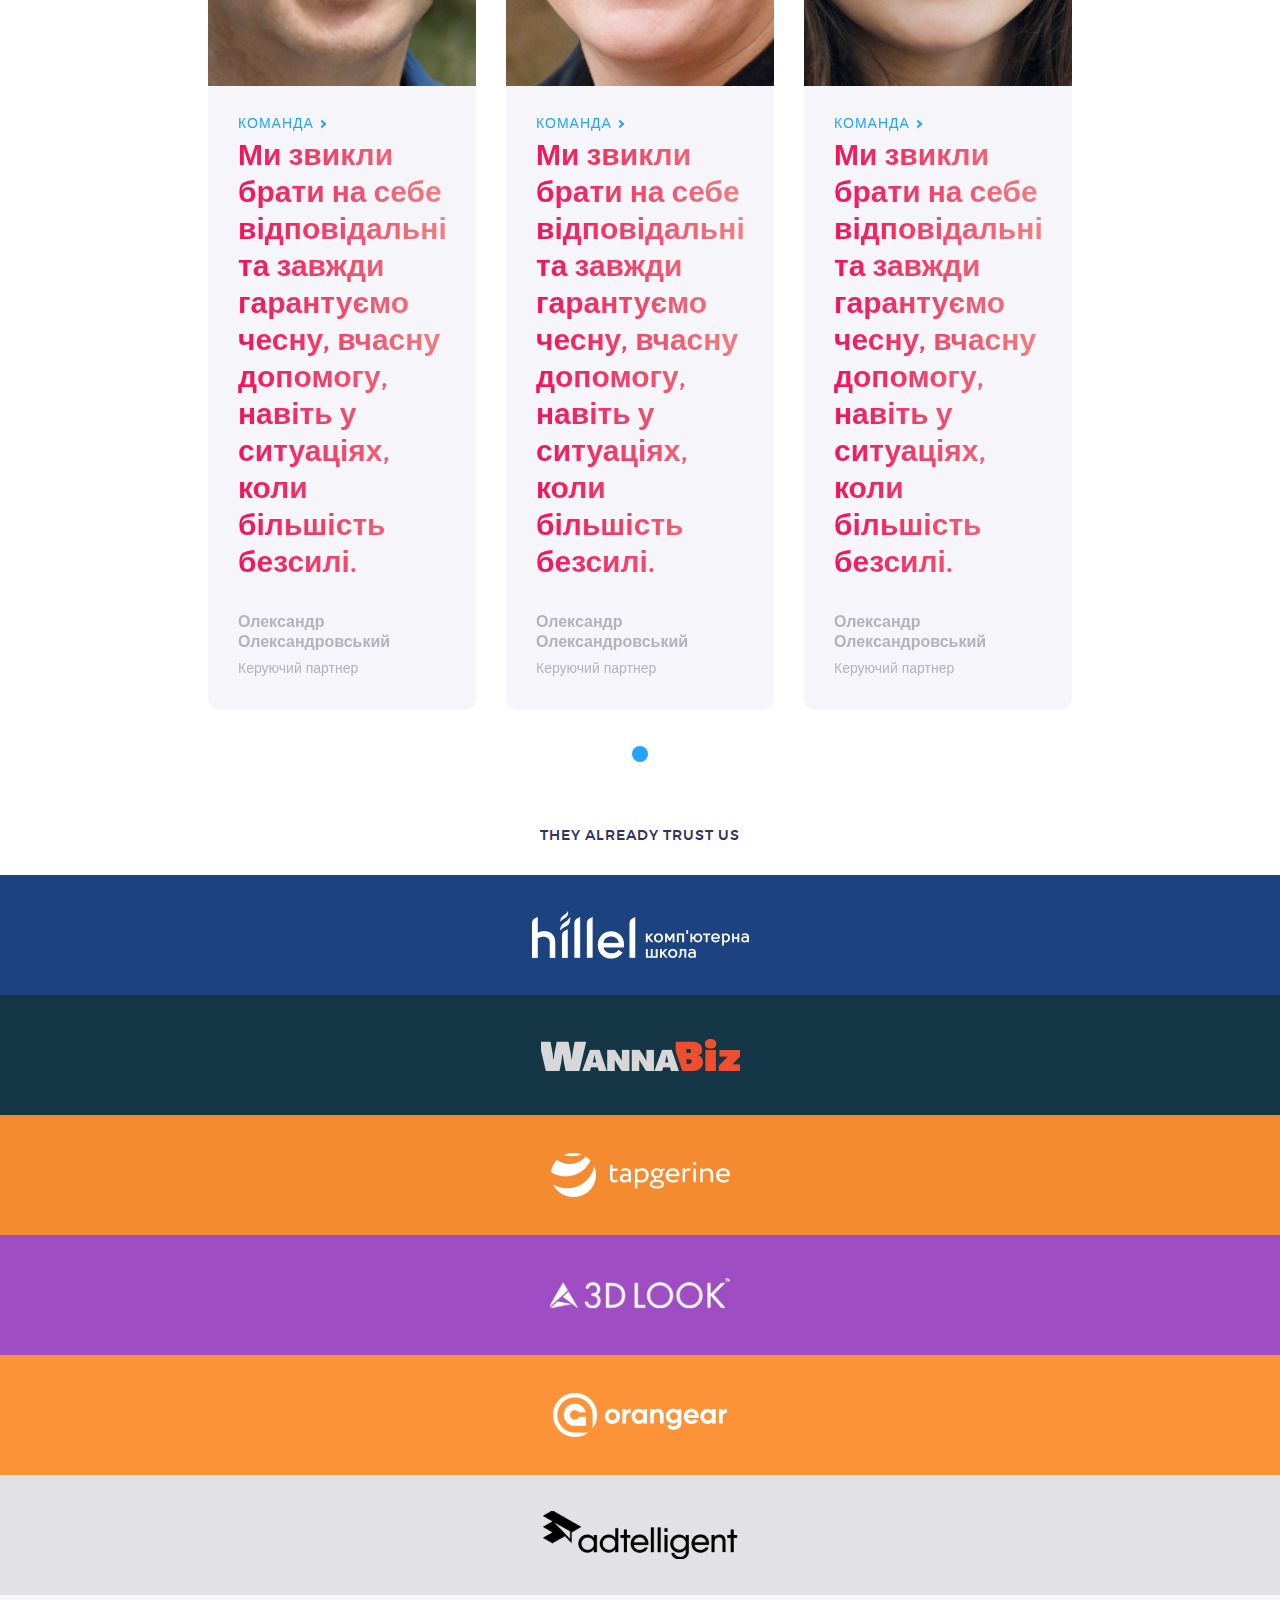
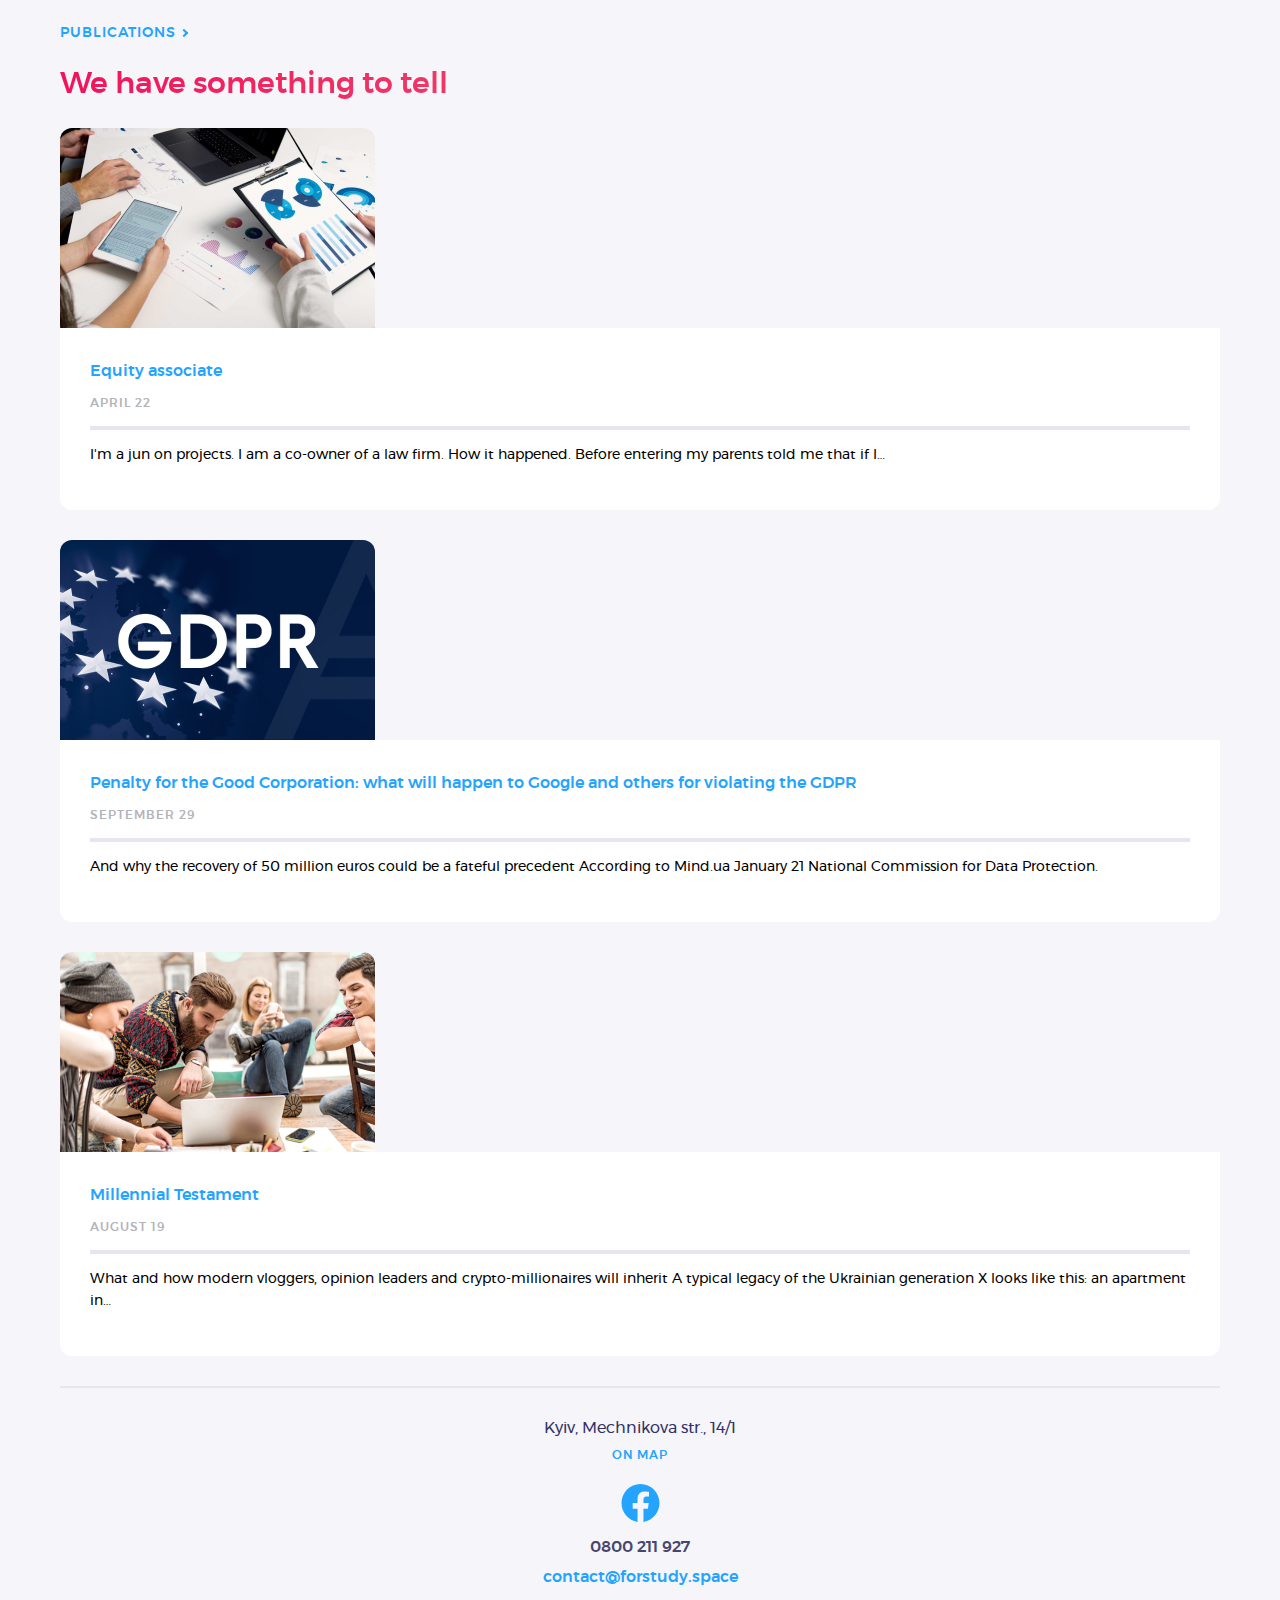
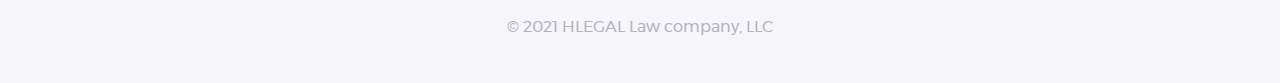
==== commit ab2b4440: "tablet version for header" ====
--- a/app/index.html
+++ b/app/index.html
@@ -14,13 +14,13 @@
                 <header class="header">
                     <div class="header__strip">
                         <div class="header__strip-content">
-                            <div class="header__lang">
+                            <div class="header__lang header__strip--dot">
                                 <button type="button" class="header__button">ук</button>
                                 <button type="button" class="header__button">ру</button>
                                 <button type="button" class="header__button header__button--active">en</button>
                             </div>
-                            <div class="header__adress">Kyiv, Mechnikova str., 14/1</div>
-                            <a class="header__phone" href="tel:0800211927">0800 211 927</a>
+                            <p class="header__adress header__strip--dot">Kyiv, Mechnikova str., 14/1</p>
+                            <a class="header__phone header__strip--dot" href="tel:0800211927">0800 211 927</a>
                             <a class="header__fb" href="#">
                                 <svg width="25" height="25" viewBox="0 0 25 25" fill="none" xmlns="http://www.w3.org/2000/svg">
                                     <path d="M24 12.5733C24 5.90541 18.6274 0.5 12 0.5C5.37258 0.5 0 5.90541 0 12.5733C0 18.5995 4.38823 23.5943 10.125 24.5V16.0633H7.07813V12.5733H10.125V9.91343C10.125 6.88755 11.9165 5.21615 14.6576 5.21615C15.9705 5.21615 17.3438 5.45195 17.3438 5.45195V8.42313H15.8306C14.3399 8.42313 13.875 9.35379 13.875 10.3086V12.5733H17.2031L16.6711 16.0633H13.875V24.5C19.6118 23.5943 24 18.5995 24 12.5733Z" fill="#FFFFFF"/>
@@ -29,7 +29,10 @@
                         </div>
                     </div>
                     <a class="header__logo" href="">
-                        <img src="./img/logo.svg" width="70" height="33" alt="#">
+                        <picture>
+                            <source media="(min-width:768px)" srcset="./img/logo_tablet.svg">
+                            <img src="./img/logo_mob.svg" alt="#">
+                        </picture>
                     </a>
                     <nav class="header__menu">
                         <button type="button" class="header__burger">btn</button>
--- a/app/css/style.css
+++ b/app/css/style.css
@@ -194,6 +194,12 @@
   border-radius: 8px;
 }
 
+@media screen and (min-width: 768px) {
+  .container {
+    padding: 0 60px;
+  }
+}
+
 .background {
   background-image: linear-gradient(228.57deg, #323264 11.93%, #323264 57.17%, #643E72 87.46%);
   border-radius: 0px 0px 12px 12px;
@@ -276,6 +282,12 @@
 
 .header__adress, .header__fb {
   display: none;
+}
+
+.header__adress {
+  font-size: 16px;
+  line-height: 20px;
+  color: #B3B3BA;
 }
 
 .header__logo {
@@ -316,6 +328,77 @@
   display: none;
 }
 
+@media screen and (min-width: 768px) {
+  .background__image {
+    background-size: 894px 1024px;
+  }
+  .header {
+    grid-template-columns: 1fr;
+    grid-template-rows: -webkit-min-content -webkit-min-content -webkit-min-content;
+    grid-template-rows: min-content min-content min-content;
+    padding: 50px 0 5px;
+  }
+  .header__adress, .header__fb {
+    display: block;
+  }
+  .header__adress:hover path, .header__fb:hover path {
+    fill: #F0145A;
+  }
+  .header__strip {
+    background-color: transparent;
+    grid-column: 1 / 2;
+    grid-row: 1 / 2;
+  }
+  .header__strip-content {
+    -webkit-box-pack: start;
+        -ms-flex-pack: start;
+            justify-content: start;
+    -webkit-box-align: center;
+        -ms-flex-align: center;
+            align-items: center;
+  }
+  .header__strip--dot {
+    display: -webkit-box;
+    display: -ms-flexbox;
+    display: flex;
+    -webkit-box-align: center;
+        -ms-flex-align: center;
+            align-items: center;
+  }
+  .header__strip--dot::after {
+    content: '';
+    background-color: #E6E6F0;
+    width: 6px;
+    height: 6px;
+    border-radius: 50%;
+    margin: 0 6px;
+  }
+  .header__burger {
+    display: none;
+  }
+  .header__menu {
+    -webkit-box-pack: start;
+        -ms-flex-pack: start;
+            justify-content: flex-start;
+  }
+  .header__list {
+    display: -webkit-box;
+    display: -ms-flexbox;
+    display: flex;
+  }
+  .header__category {
+    font-weight: 700;
+    font-size: 16px;
+    line-height: 20px;
+    text-align: right;
+    color: #FFFFFF;
+    margin-right: 15px;
+  }
+  .header__category:hover {
+    color: #F0145A;
+  }
+}
+
 .title {
   display: -webkit-box;
   display: -ms-flexbox;
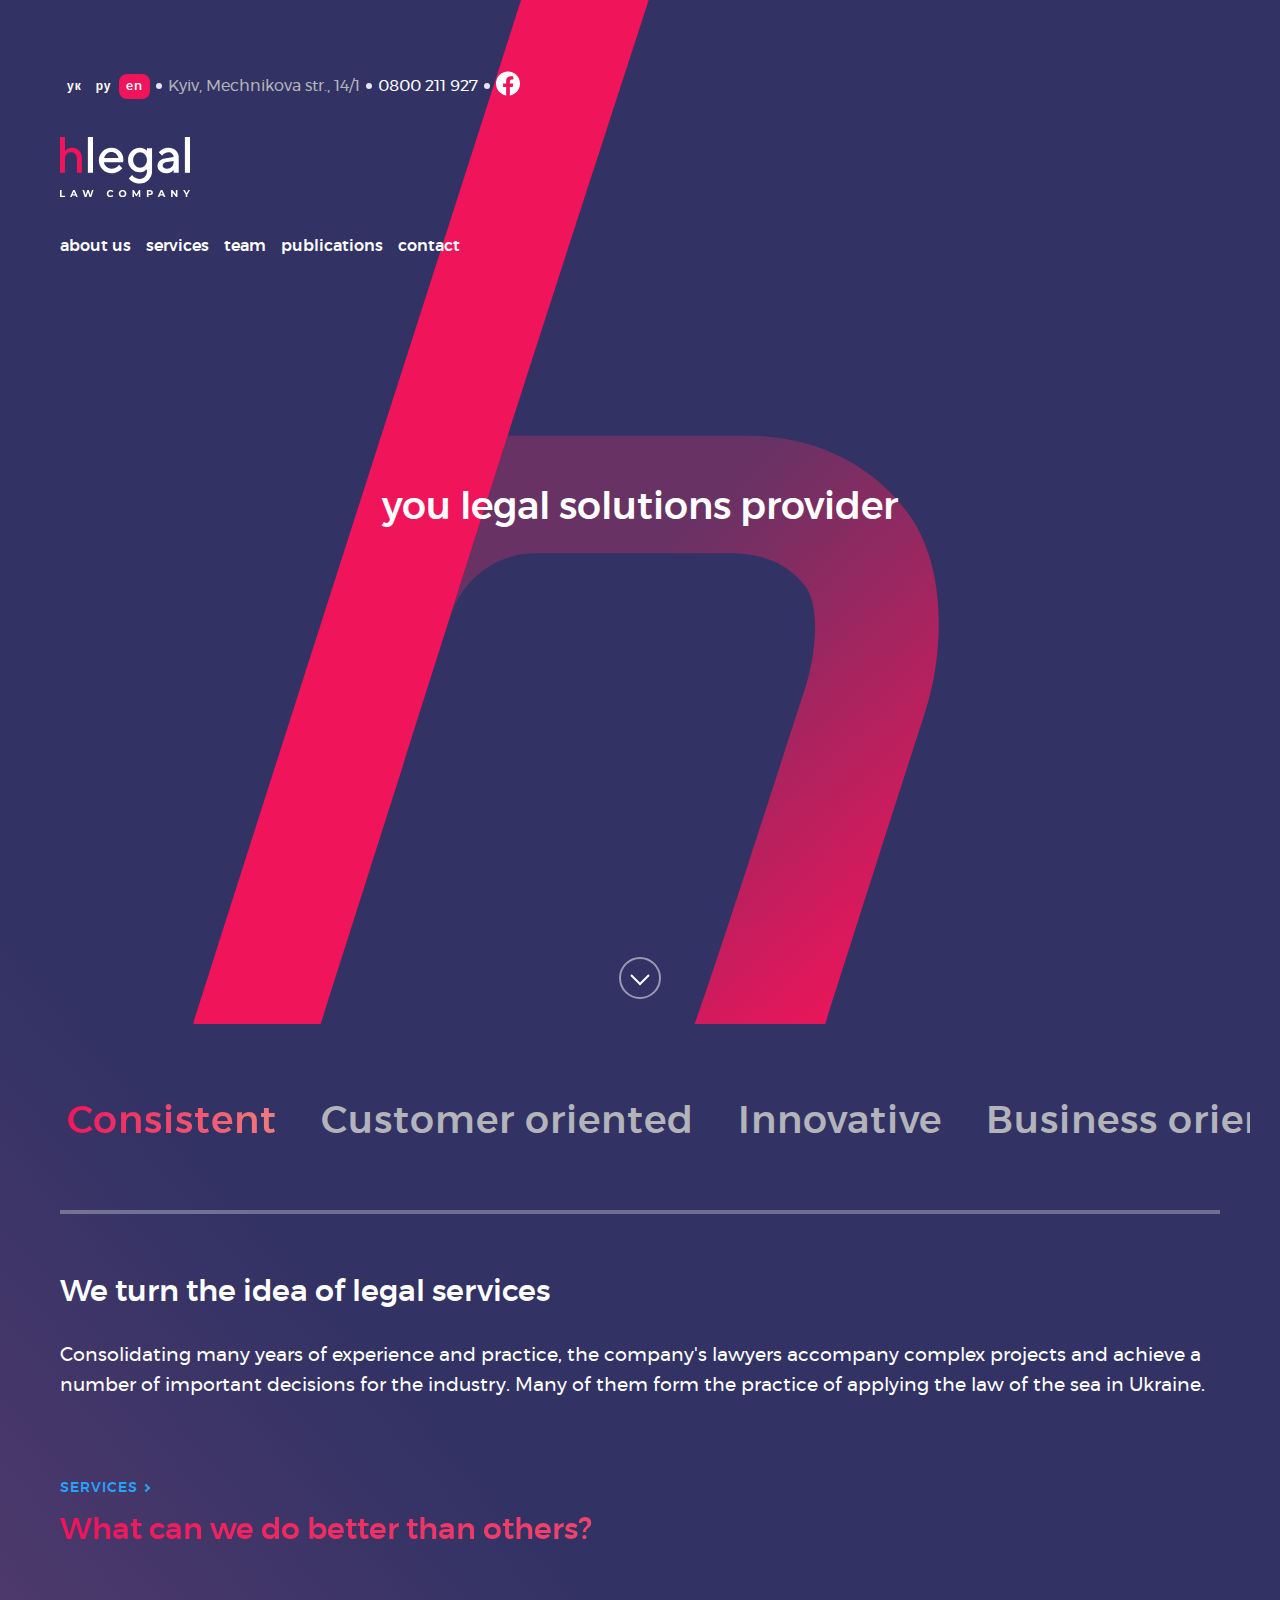
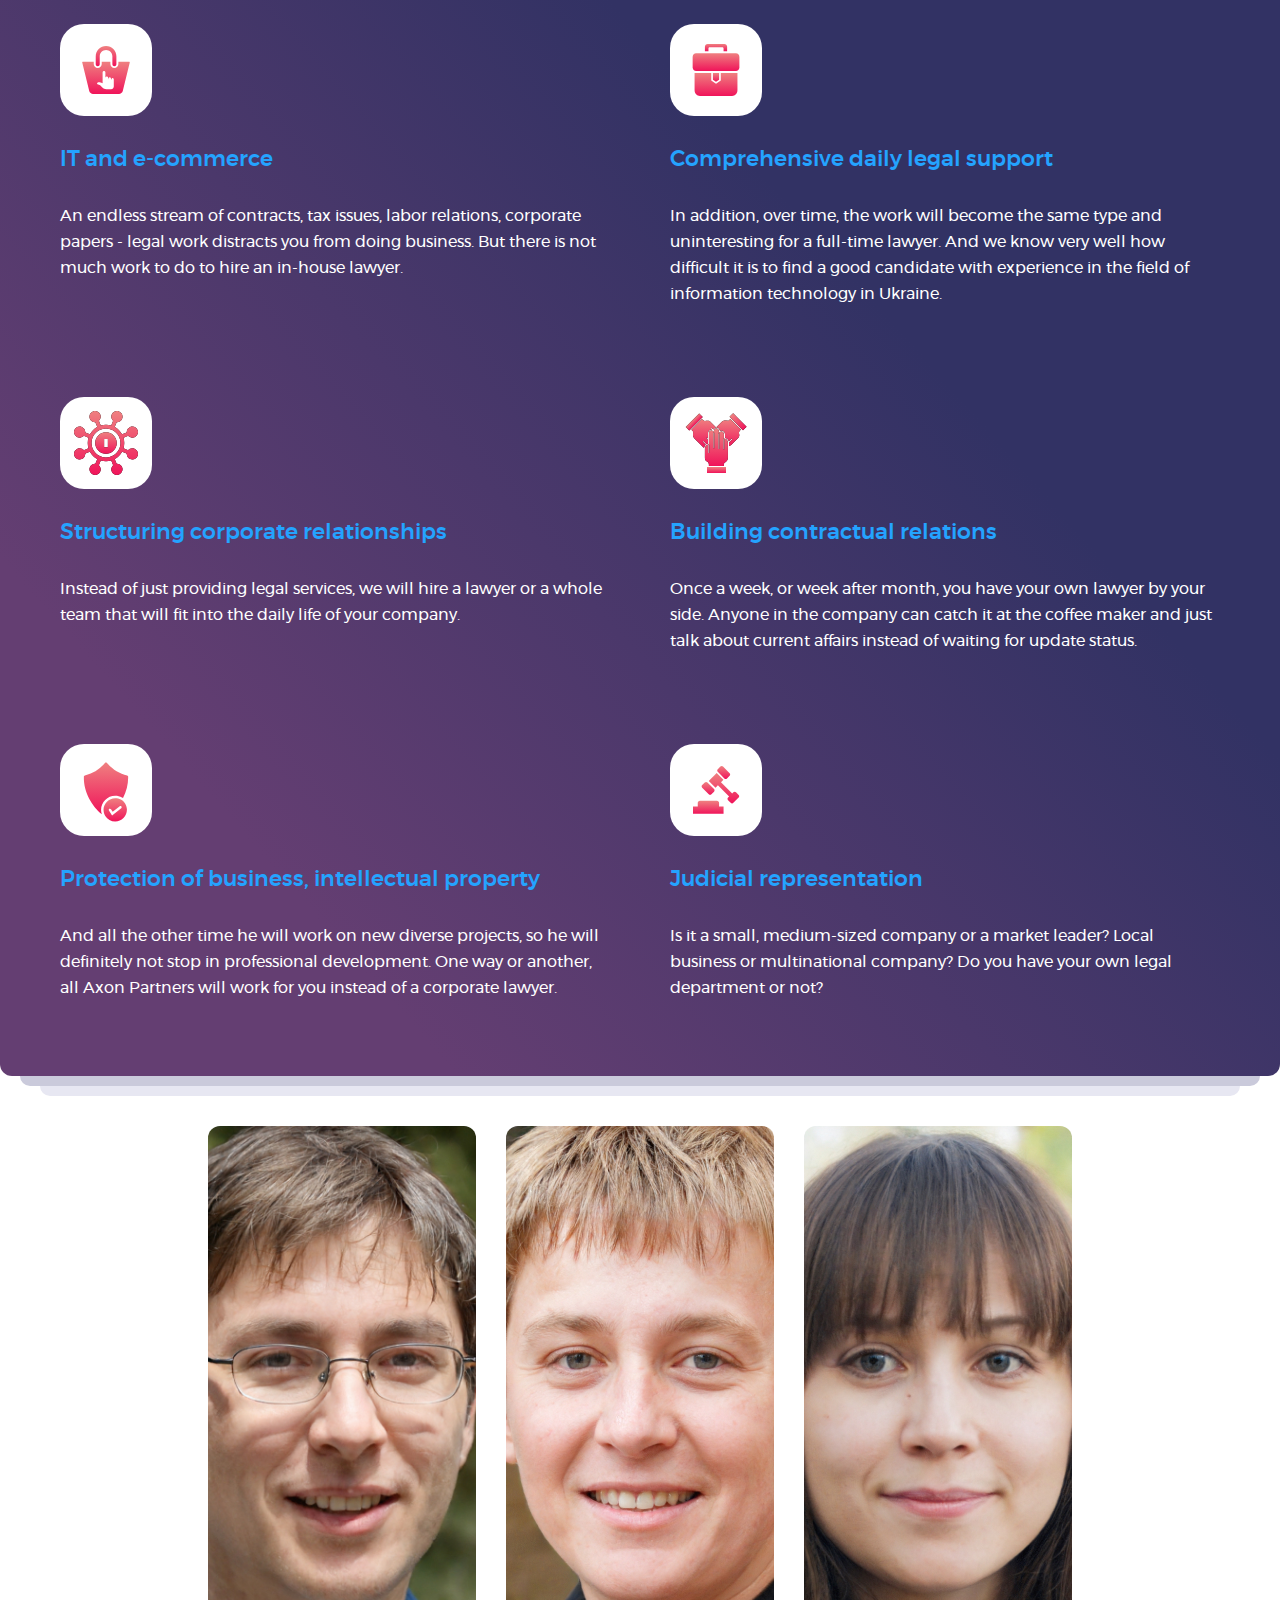
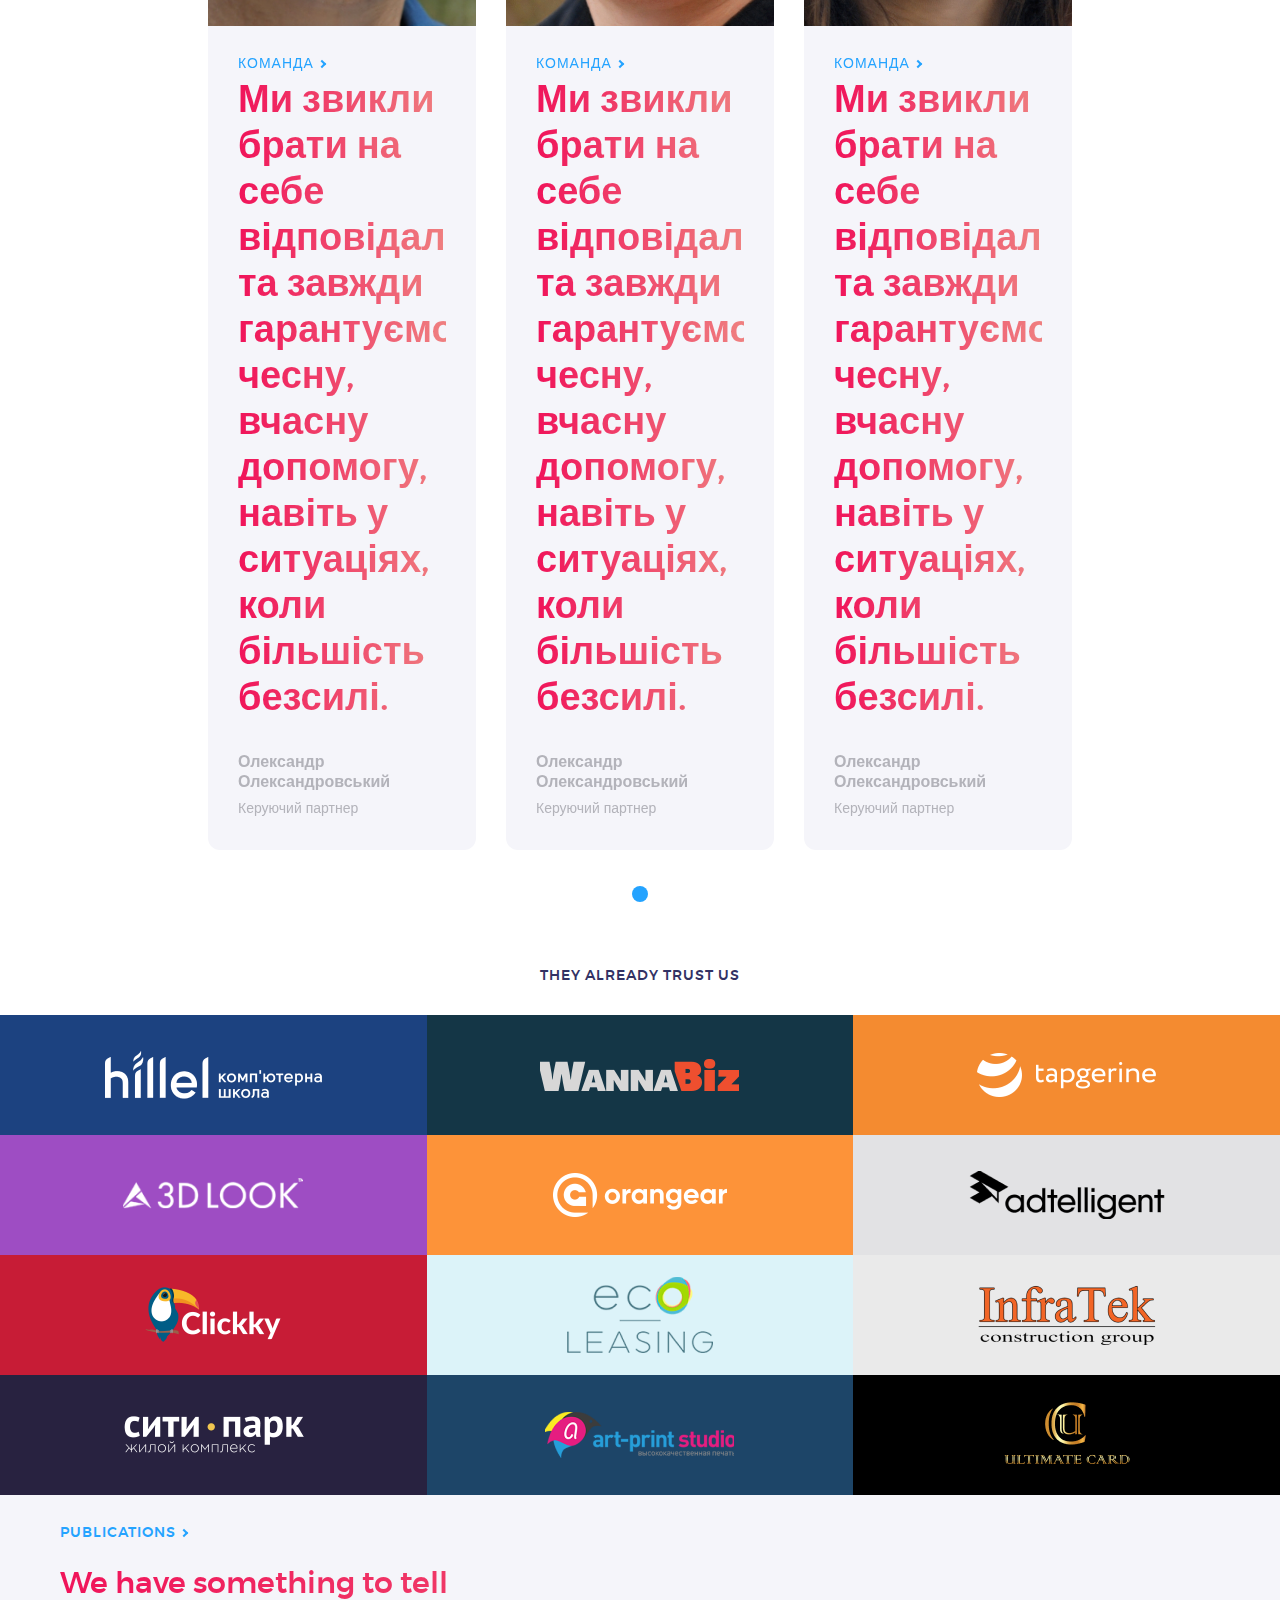
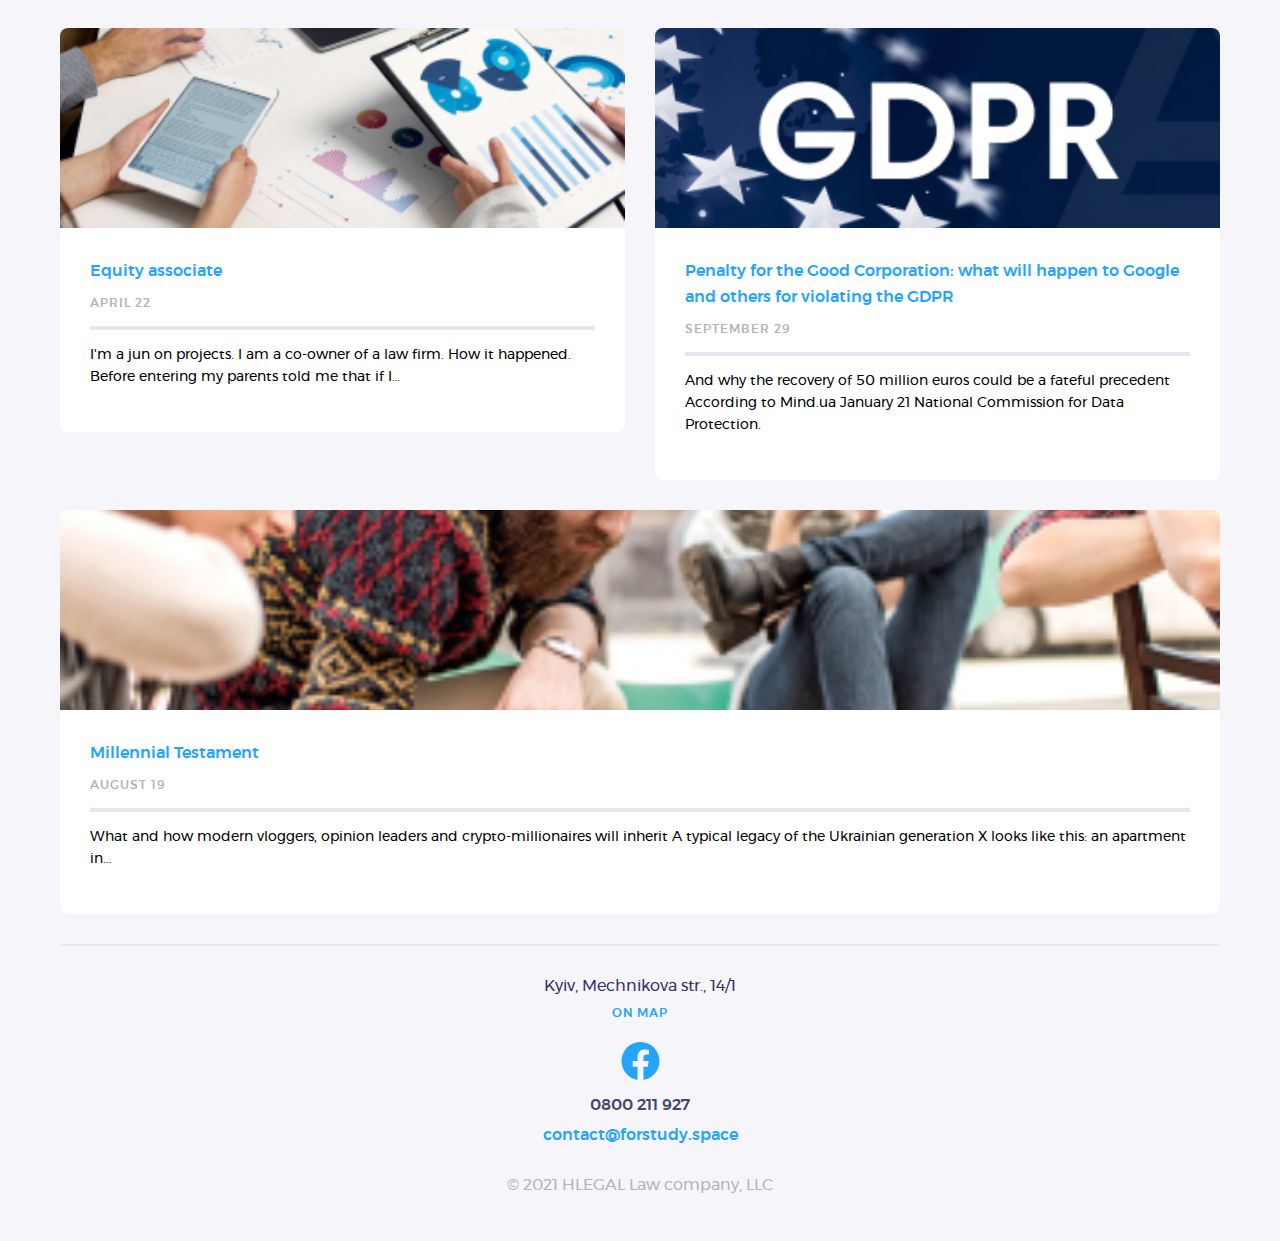
==== commit 20bdabd0: "tablet version in css for blocks" ====
--- a/app/index.html
+++ b/app/index.html
@@ -70,8 +70,10 @@
                     </article>
                 </section>
                 <section class="peculiarities">
-                    <a class="peculiarities__link" href="#">Services</a>
-                    <h2 class="peculiarities__title">What can we do better than others?</h2>
+                    <div class="peculiarities__top">
+                        <a class="peculiarities__link" href="#">Services</a>
+                        <h2 class="peculiarities__title">What can we do better than others?</h2>
+                    </div>
                     <article class="peculiarities__box">
                         <div class="peculiarities__pic peculiarities__pic--item01"></div>
                         <h3 class="peculiarities__box-title">IT and e-commerce</h3>
@@ -89,18 +91,18 @@
                     </article>
                     <article class="peculiarities__box">
                         <div class="peculiarities__pic peculiarities__pic--item04"></div>
-                        <h3 class="peculiarities__box-title">IT and e-commerce</h3>
-                        <p class="peculiarities__text">An endless stream of contracts, tax issues, labor relations, corporate papers - legal work distracts you from doing business. But there is not much work to do to hire an in-house lawyer.</p>
+                        <h3 class="peculiarities__box-title">Building contractual relations</h3>
+                        <p class="peculiarities__text">Once a week, or week after month, you have your own lawyer by your side. Anyone in the company can catch it at the coffee maker and just talk about current affairs instead of waiting for update status.</p>
                     </article>
                     <article class="peculiarities__box">
                         <div class="peculiarities__pic peculiarities__pic--item05"></div>
-                        <h3 class="peculiarities__box-title">IT and e-commerce</h3>
-                        <p class="peculiarities__text">An endless stream of contracts, tax issues, labor relations, corporate papers - legal work distracts you from doing business. But there is not much work to do to hire an in-house lawyer.</p>
+                        <h3 class="peculiarities__box-title">Protection of business, intellectual property</h3>
+                        <p class="peculiarities__text">And all the other time he will work on new diverse projects, so he will definitely not stop in professional development. One way or another, all Axon Partners will work for you instead of a corporate lawyer.</p>
                     </article>
                     <article class="peculiarities__box">
                         <div class="peculiarities__pic peculiarities__pic--item06"></div>
-                        <h3 class="peculiarities__box-title">IT and e-commerce</h3>
-                        <p class="peculiarities__text">An endless stream of contracts, tax issues, labor relations, corporate papers - legal work distracts you from doing business. But there is not much work to do to hire an in-house lawyer.</p>
+                        <h3 class="peculiarities__box-title">Judicial representation</h3>
+                        <p class="peculiarities__text">Is it a small, medium-sized company or a market leader? Local business or multinational company? Do you have your own legal department or not?</p>
                     </article>
                 </section>
             </div>
@@ -116,7 +118,7 @@
                         <article class="team__info">
                             <a class="team__link" href="#">Команда</a>
                             <h4 class="team__text">Ми звикли брати на себе відповідальність та завжди гарантуємо чесну, вчасну допомогу, навіть у ситуаціях, коли більшість безсилі.</h4>
-                            <p class="team__name">Олександр <br>Олександровський</p>
+                            <p class="team__name">Олександр Олександровський</p>
                             <p class="team__job">Керуючий партнер</p>
                         </article>
                     </div>
@@ -160,9 +162,11 @@
         </section>
         <section class="blog">
             <div class="container">
-                <div class="blog__border">
-                    <a class="blog__link" href="">Publications</a>
-                    <h2 class="blog__title">We have something to tell</h2>
+                <div class="blog__container">
+                    <div class="blog__top">
+                        <a class="blog__link" href="">Publications</a>
+                        <h2 class="blog__title">We have something to tell</h2>
+                    </div>
                     <article class="blog__box">
                         <img class="blog__img" src="./img/blog/notebook.jpg" width="315" height="200" alt="">
                         <div class="blog__item">
@@ -179,7 +183,7 @@
                             <p class="blog__text">And why the recovery of 50 million euros could be a fateful precedent According to Mind.ua January 21 National Commission for Data Protection.</p>
                         </div>
                     </article>
-                    <article class="blog__box">
+                    <article class="blog__box blog__box--wide">
                         <img class="blog__img" src="./img/blog/team.jpg" width="315" height="200" alt="">
                         <div class="blog__item">
                             <a class="blog__item-title" href="#">Millennial Testament</a>
--- a/app/css/style.css
+++ b/app/css/style.css
@@ -422,6 +422,15 @@
   color: #FFFFFF;
 }
 
+@media screen and (min-width: 768px) {
+  .title {
+    padding: 180px 0 30px;
+  }
+  .title__text {
+    padding-bottom: 400px;
+  }
+}
+
 .services__container {
   border-bottom: 4px solid rgba(255, 255, 255, 0.3);
   padding-bottom: 20px;
@@ -478,6 +487,21 @@
   font-size: 19px;
   line-height: 30px;
   color: #FFFFFF;
+}
+
+@media screen and (min-width: 768px) {
+  .services__container {
+    padding: 60px 0;
+  }
+  .services__btn {
+    font-weight: 700;
+    font-size: 38px;
+    line-height: 46px;
+  }
+  .services__title {
+    font-size: 30px;
+    line-height: 37px;
+  }
 }
 
 .peculiarities__link {
@@ -568,6 +592,24 @@
   color: #FFFFFF;
 }
 
+@media screen and (min-width: 768px) {
+  .peculiarities {
+    display: grid;
+    grid-template-columns: 1fr 1fr;
+    gap: 60px;
+    padding: 30px 0 60px;
+  }
+  .peculiarities__top {
+    grid-column: 1 / 3;
+  }
+  .peculiarities__title {
+    padding-bottom: 0;
+  }
+  .peculiarities__text {
+    margin-bottom: 0;
+  }
+}
+
 .team__box {
   padding: 50px 0;
   margin: 0 -15px;
@@ -678,6 +720,13 @@
   background-color: #24a3ff;
 }
 
+@media screen and (min-width: 768px) {
+  .team__text {
+    font-size: 38px;
+    line-height: 46px;
+  }
+}
+
 .partners__title {
   text-align: center;
   font-weight: 700;
@@ -765,12 +814,28 @@
   display: none;
 }
 
+@media screen and (min-width: 768px) {
+  .partners__box {
+    display: -webkit-box;
+    display: -ms-flexbox;
+    display: flex;
+    -ms-flex-wrap: wrap;
+        flex-wrap: wrap;
+  }
+  .partners__item {
+    width: 33.33%;
+  }
+  .partners__item--block {
+    display: block;
+  }
+}
+
 .blog {
   padding-top: 30px;
   background-color: #F5F5FA;
 }
 
-.blog__border {
+.blog__container {
   border-bottom: 2px solid #E6E6F0;
 }
 
@@ -821,11 +886,14 @@
 }
 
 .blog__img {
-  border-radius: 12px 12px 0 0;
+  border-radius: 8px 8px 0 0;
+  width: 100%;
+  -o-object-fit: cover;
+     object-fit: cover;
 }
 
 .blog__item {
-  border-radius: 0 0 12px 12px;
+  border-radius: 0 0 8px 8px;
   background-color: #fff;
   padding: 30px;
 }
@@ -852,6 +920,24 @@
   font-size: 14px;
   line-height: 22px;
   color: #000000;
+}
+
+@media screen and (min-width: 768px) {
+  .blog__container {
+    display: grid;
+    grid-template-columns: 1fr 1fr;
+    grid-template-rows: -webkit-min-content 1fr -webkit-min-content;
+    grid-template-rows: min-content 1fr min-content;
+    -webkit-column-gap: 30px;
+       -moz-column-gap: 30px;
+            column-gap: 30px;
+  }
+  .blog__top {
+    grid-column: 1 / 3;
+  }
+  .blog__box--wide {
+    grid-column: 1 / 3;
+  }
 }
 
 .footer {
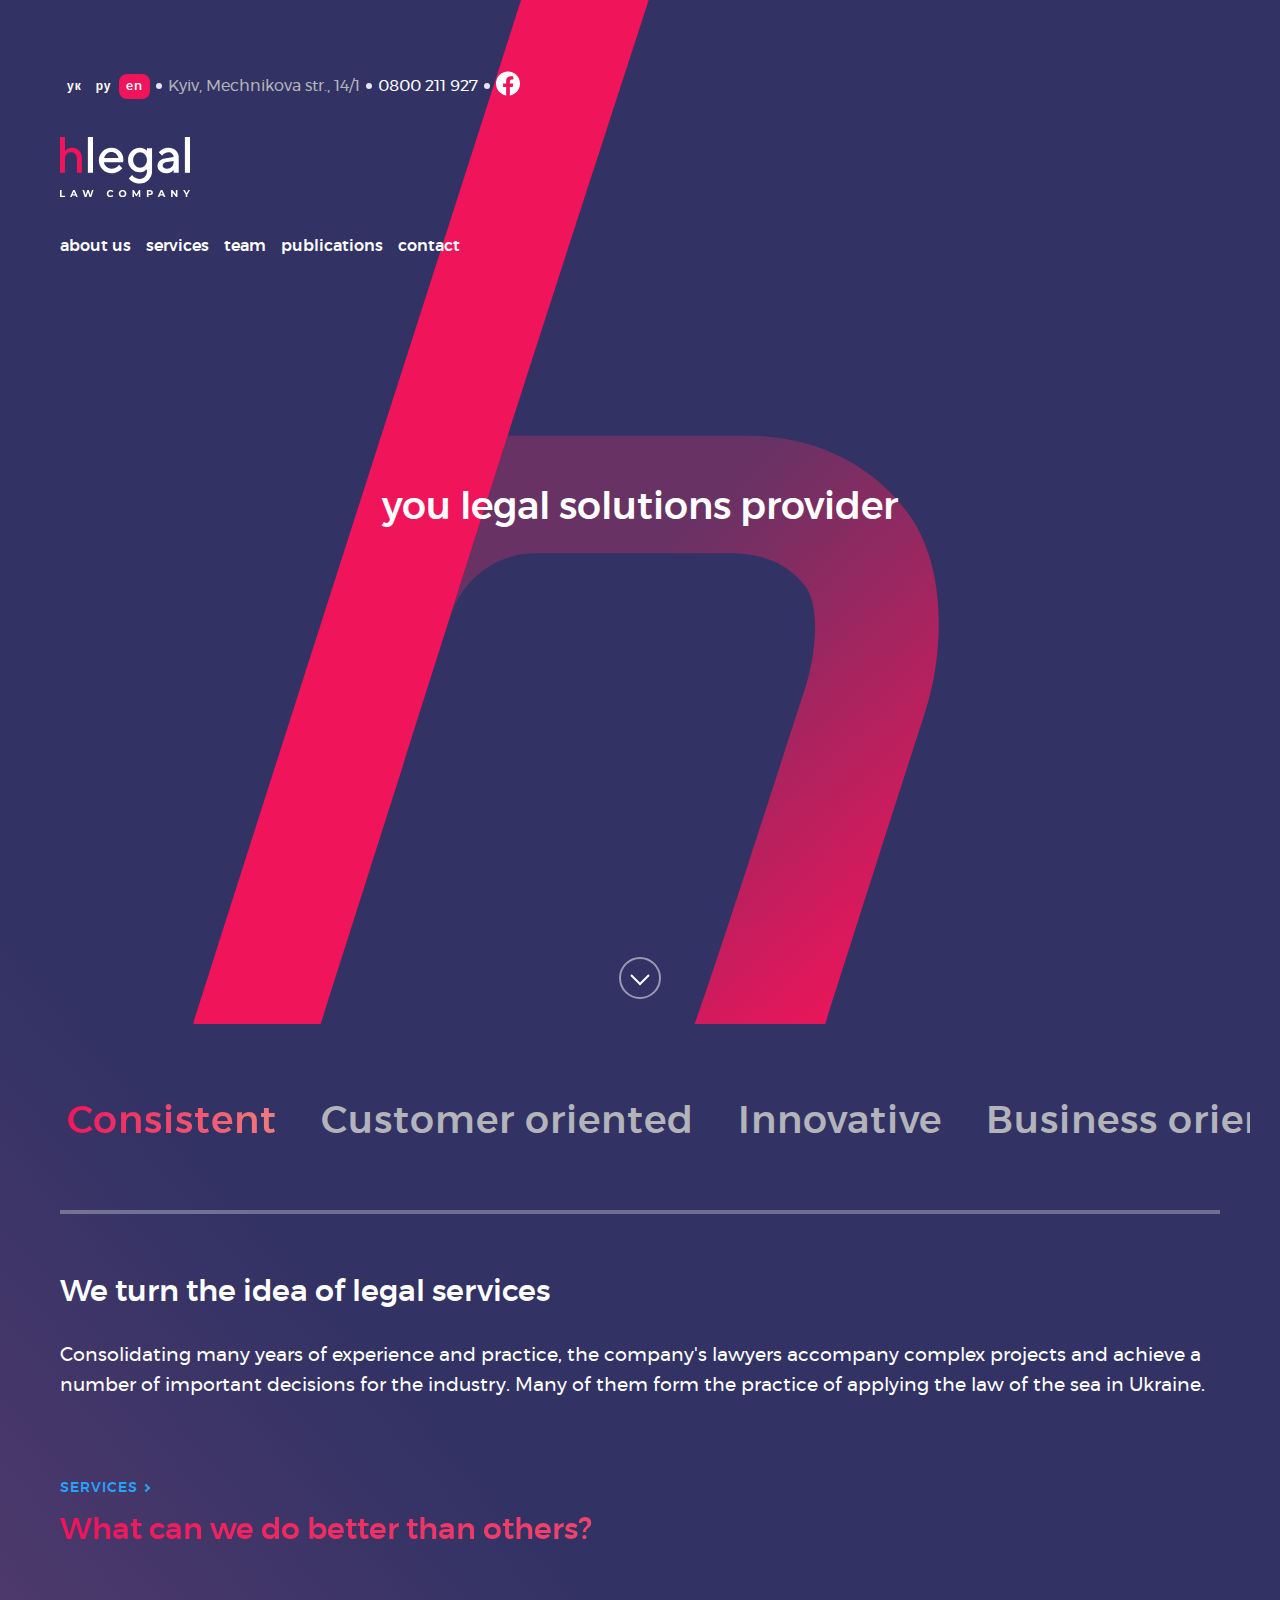
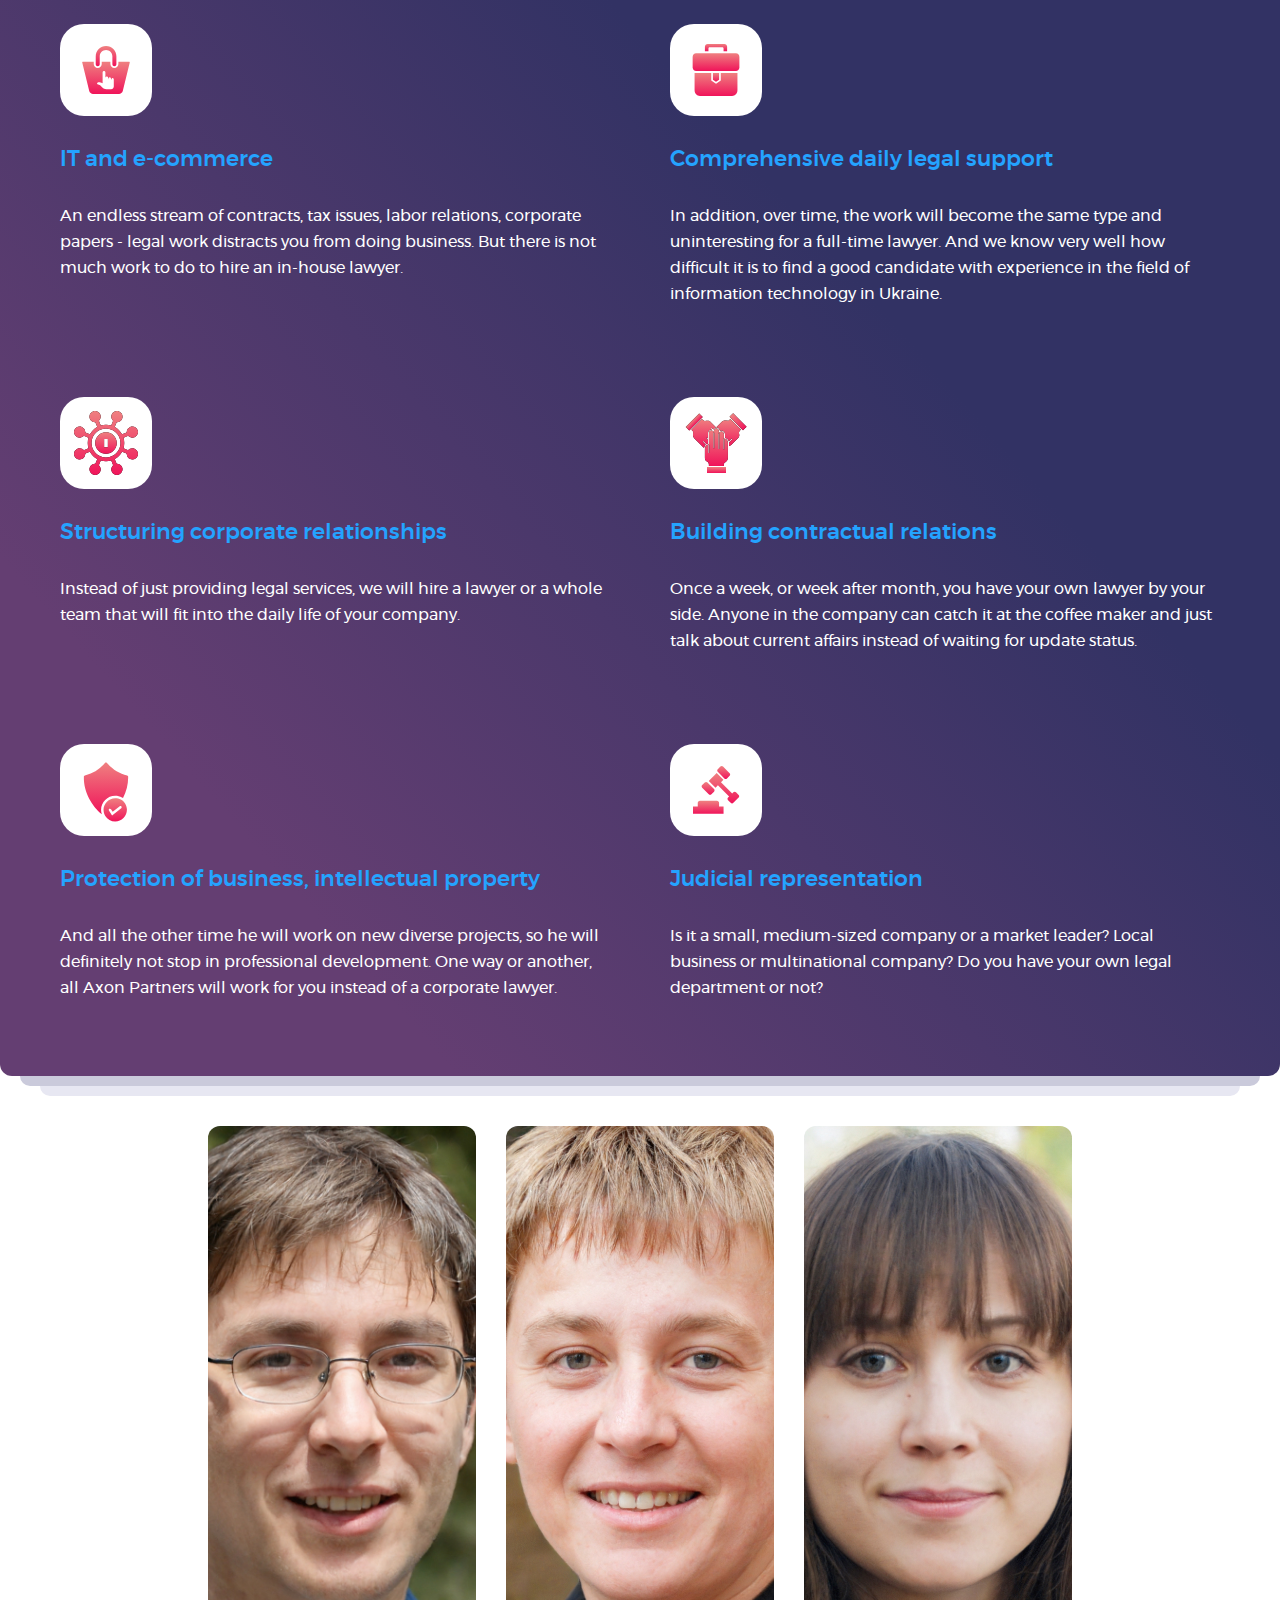
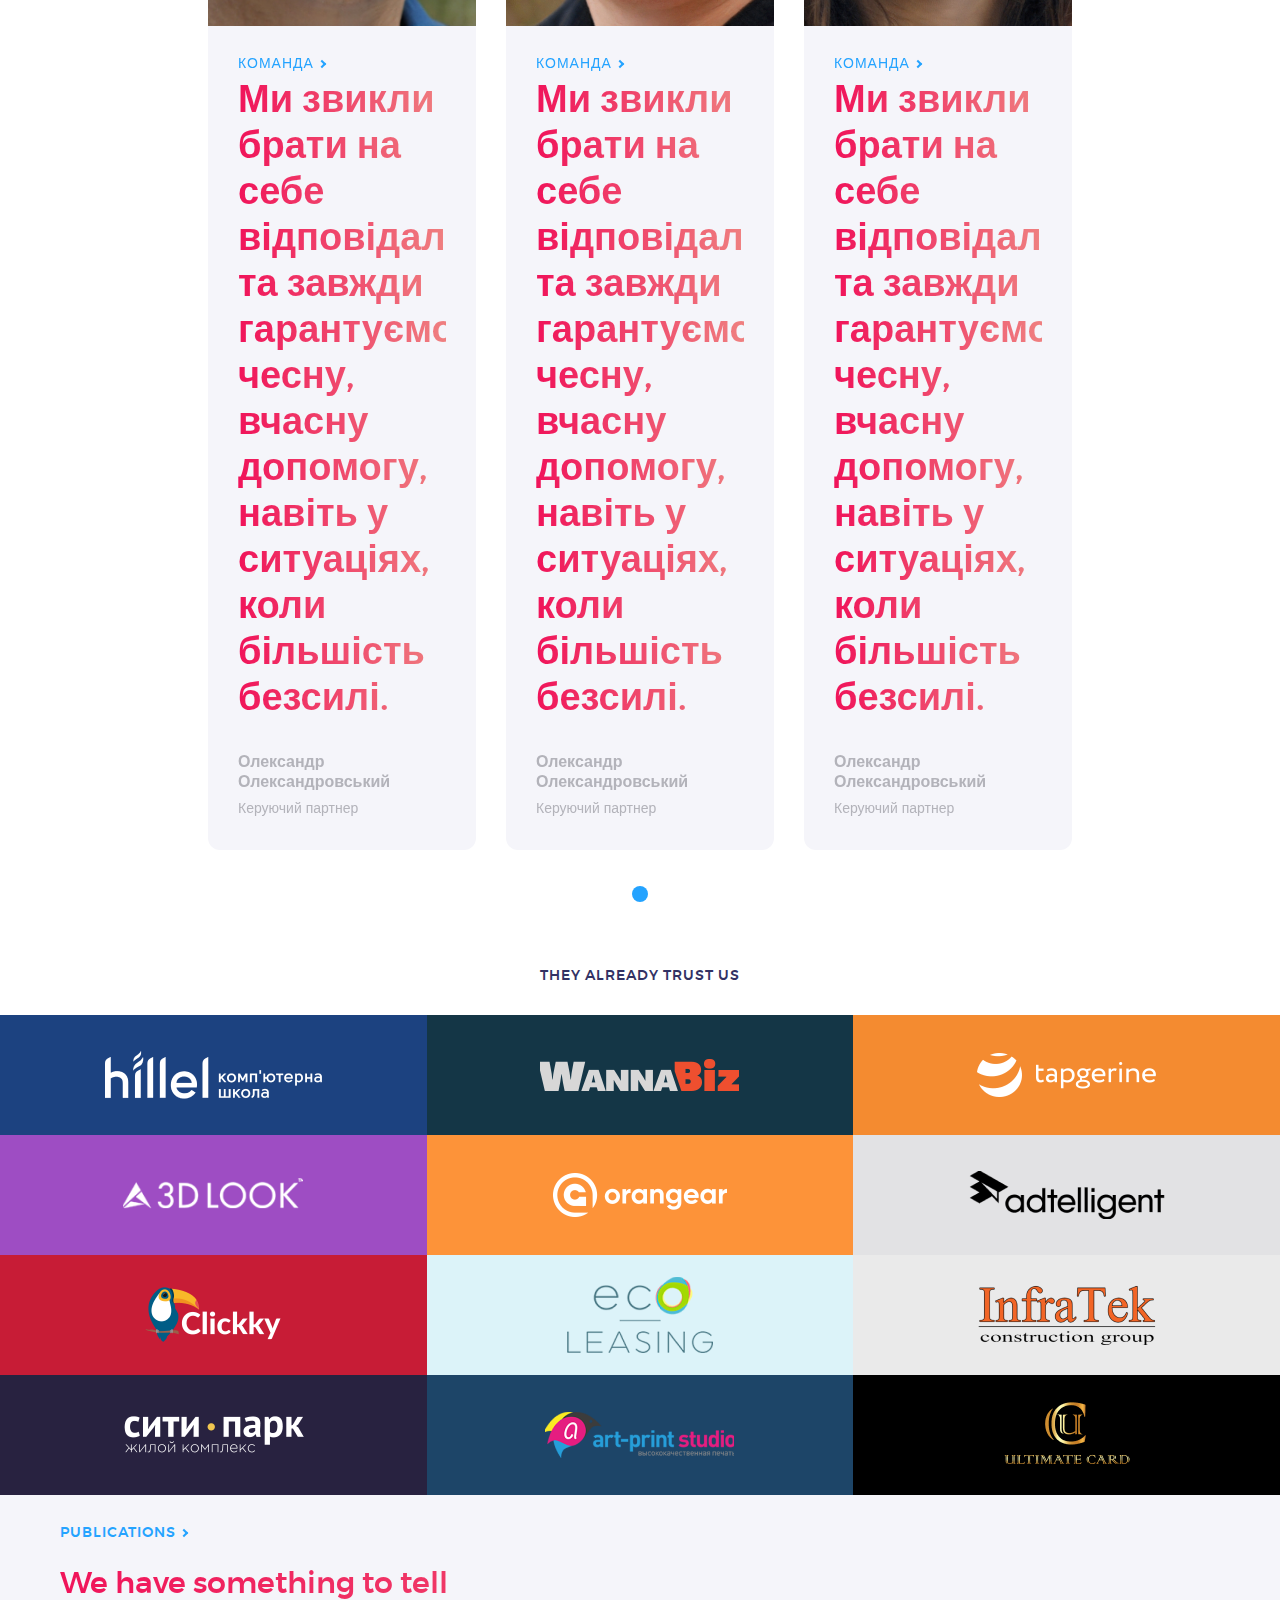
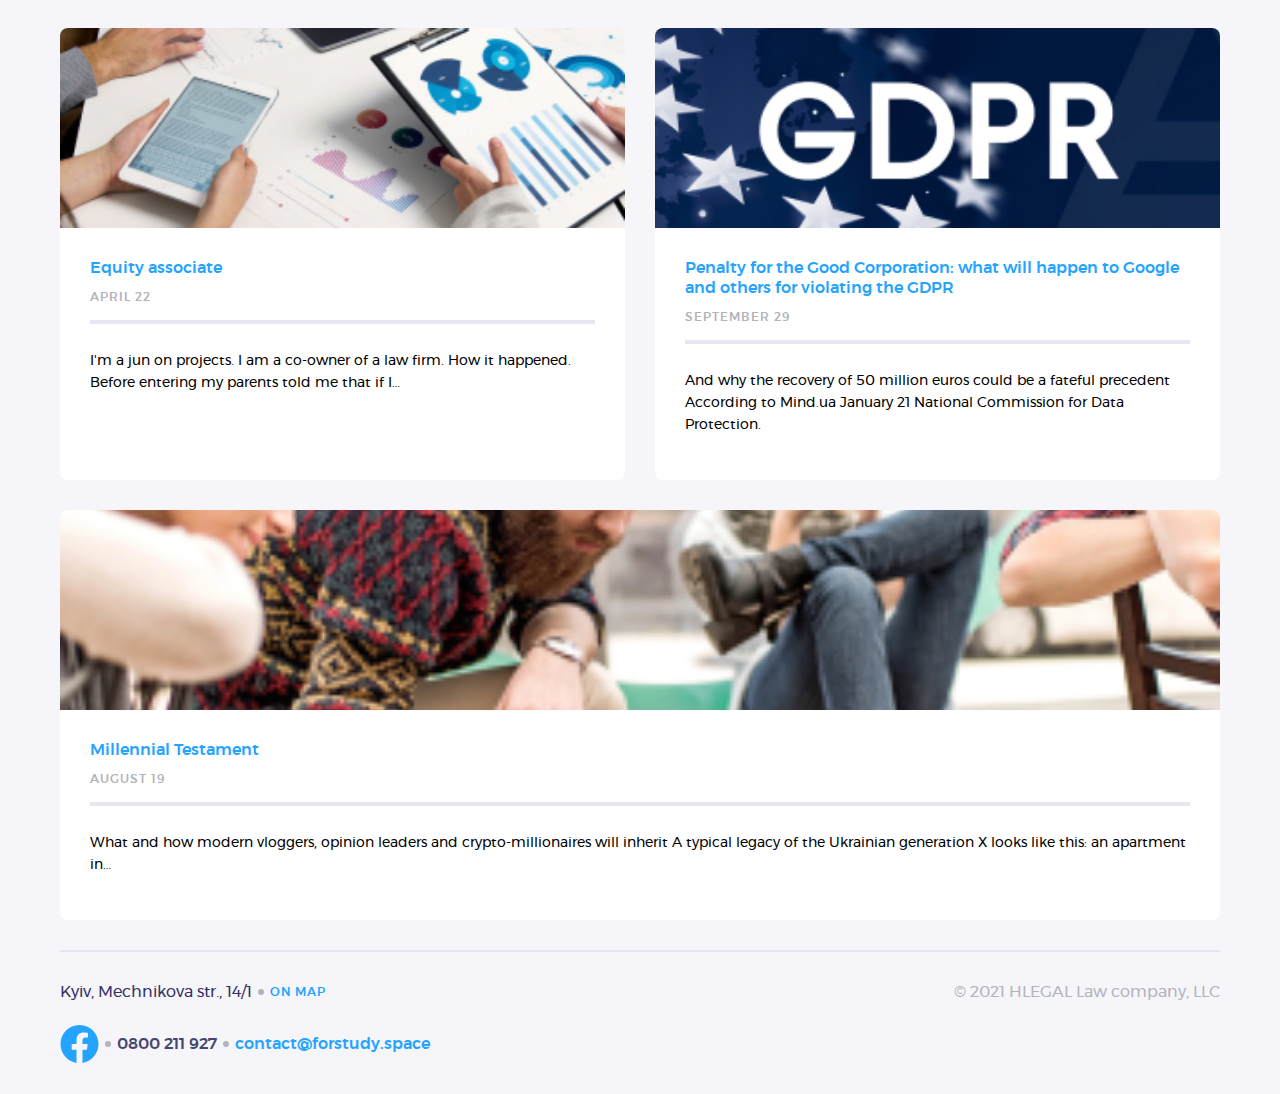
==== commit 9e2e2ee4: "css for all blocks tablet version" ====
--- a/app/index.html
+++ b/app/index.html
@@ -199,15 +199,15 @@
         <div class="container">
             <div class="footer__box">
                 <div class="footer__adress">
-                    <p class="footer__adress-item">Kyiv, Mechnikova str., 14/1</p>
+                    <p class="footer__adress-item footer__box--dot">Kyiv, Mechnikova str., 14/1</p>
                     <a class="footer__map" href="#">On map</a>
                 </div>
                 <div class="footer__contact">
-                    <a class="footer__fb-link" href="#">
+                    <a class="footer__fb-link footer__box--dot" href="#">
                         <svg class="footer__fb" width="39" height="38" viewBox="0 0 39 38" fill="none" xmlns="http://www.w3.org/2000/svg">
                             <path d="M38.5 19.1161C38.5 8.55857 29.9934 0 19.5 0C9.00658 0 0.5 8.55857 0.5 19.1161C0.5 28.6575 7.44803 36.5659 16.5312 38V24.6419H11.707V19.1161H16.5312V14.9046C16.5312 10.1136 19.3678 7.46723 23.7078 7.46723C25.7866 7.46723 27.9609 7.84059 27.9609 7.84059V12.545H25.5651C23.2048 12.545 22.4688 14.0185 22.4688 15.5302V19.1161H27.7383L26.8959 24.6419H22.4688V38C31.552 36.5659 38.5 28.6575 38.5 19.1161Z" fill="#24A3FF"/>
                         </svg>
-                        <a class="footer__phone" href="tel:0800211927">0800 211 927</a>
+                        <a class="footer__phone footer__box--dot" href="tel:0800211927">0800 211 927</a>
                         <a class="footer__mail" href="mailto:contact@forstudy.space">contact@forstudy.space</a>
                     </a>
                 </div>
--- a/app/css/style.css
+++ b/app/css/style.css
@@ -938,6 +938,16 @@
   .blog__box--wide {
     grid-column: 1 / 3;
   }
+  .blog__item {
+    display: -webkit-box;
+    display: -ms-flexbox;
+    display: flex;
+    -webkit-box-orient: vertical;
+    -webkit-box-direction: normal;
+        -ms-flex-direction: column;
+            flex-direction: column;
+    height: 100%;
+  }
 }
 
 .footer {
@@ -1008,8 +1018,62 @@
   margin-top: 30px;
   font-size: 16px;
   line-height: 20px;
-  text-align: center;
   color: #B3B3BA;
 }
 
+@media screen and (min-width: 768px) {
+  .footer__box {
+    display: grid;
+    grid-template-columns: 1fr 1fr;
+    grid-template-rows: 1fr 1fr;
+  }
+  .footer__box--dot {
+    display: -webkit-box;
+    display: -ms-flexbox;
+    display: flex;
+    -webkit-box-align: center;
+        -ms-flex-align: center;
+            align-items: center;
+  }
+  .footer__box--dot::after {
+    content: '';
+    background-color: #B3B3BA;
+    width: 6px;
+    height: 6px;
+    border-radius: 50%;
+    margin: 0 6px;
+  }
+  .footer__adress {
+    display: -webkit-box;
+    display: -ms-flexbox;
+    display: flex;
+    -webkit-box-orient: horizontal;
+    -webkit-box-direction: normal;
+        -ms-flex-direction: row;
+            flex-direction: row;
+    grid-column: 1 / 2;
+    grid-row: 1 / 2;
+  }
+  .footer__adress-item {
+    margin: 0;
+  }
+  .footer__contact {
+    display: -webkit-box;
+    display: -ms-flexbox;
+    display: flex;
+    -webkit-box-orient: horizontal;
+    -webkit-box-direction: normal;
+        -ms-flex-direction: row;
+            flex-direction: row;
+    grid-column: 1 / 3;
+    grid-row: 2 / 3;
+  }
+  .footer__rights {
+    grid-column: 2 / 3;
+    grid-row: 1 / 2;
+    margin: 0;
+    text-align: end;
+  }
+}
+
 /*# sourceMappingURL=style.css.map */
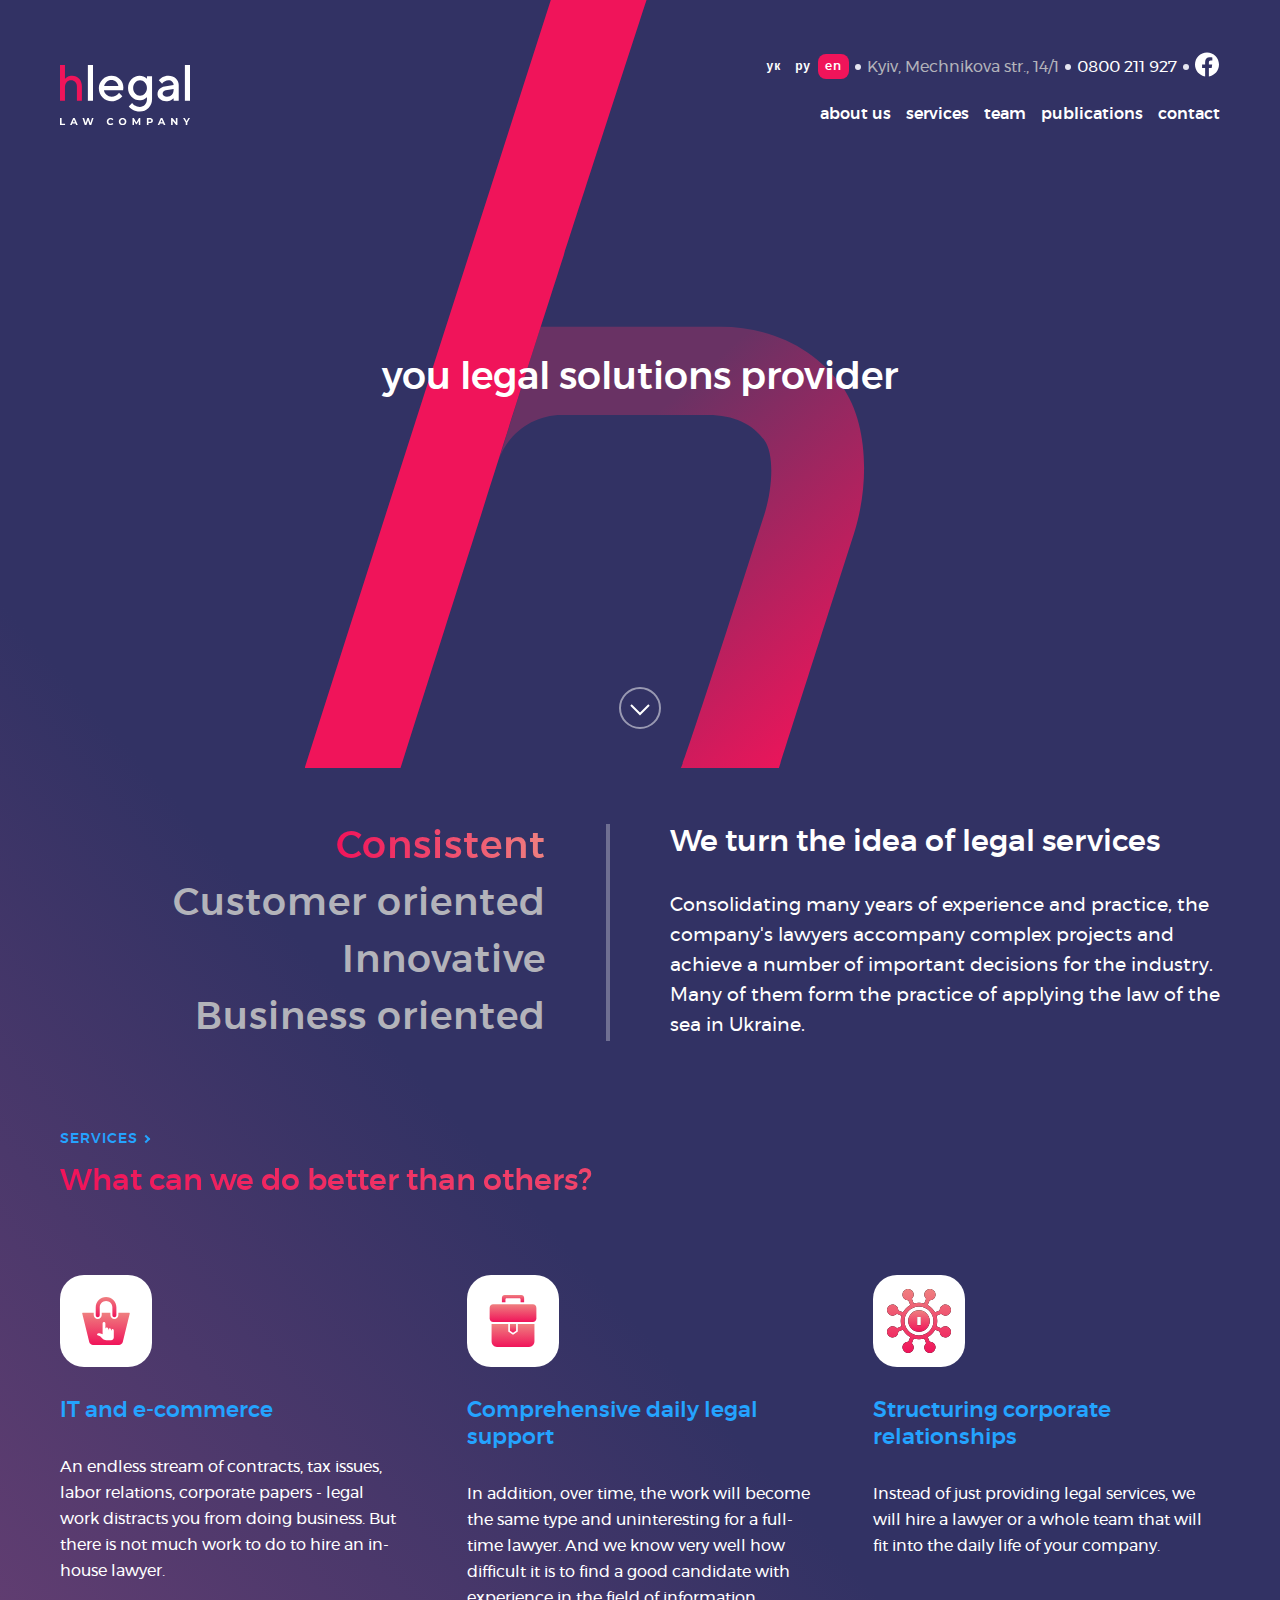
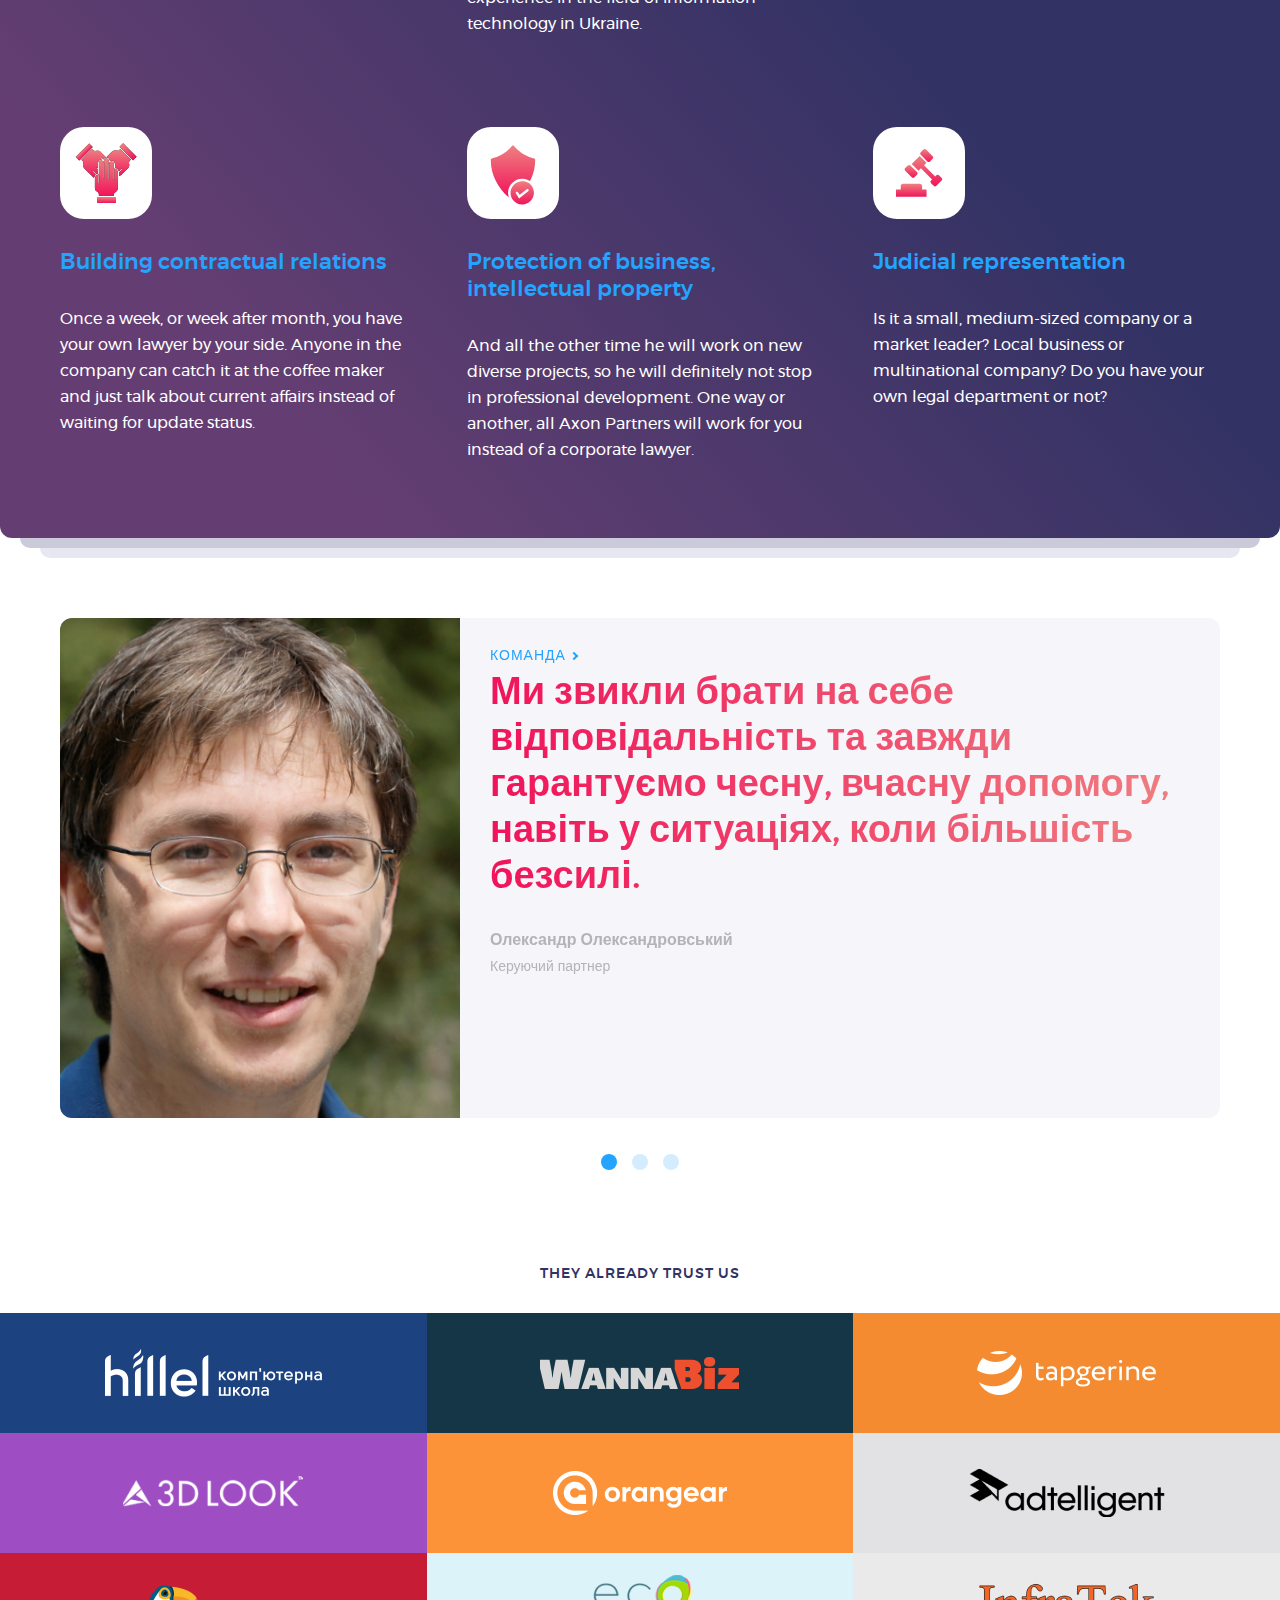
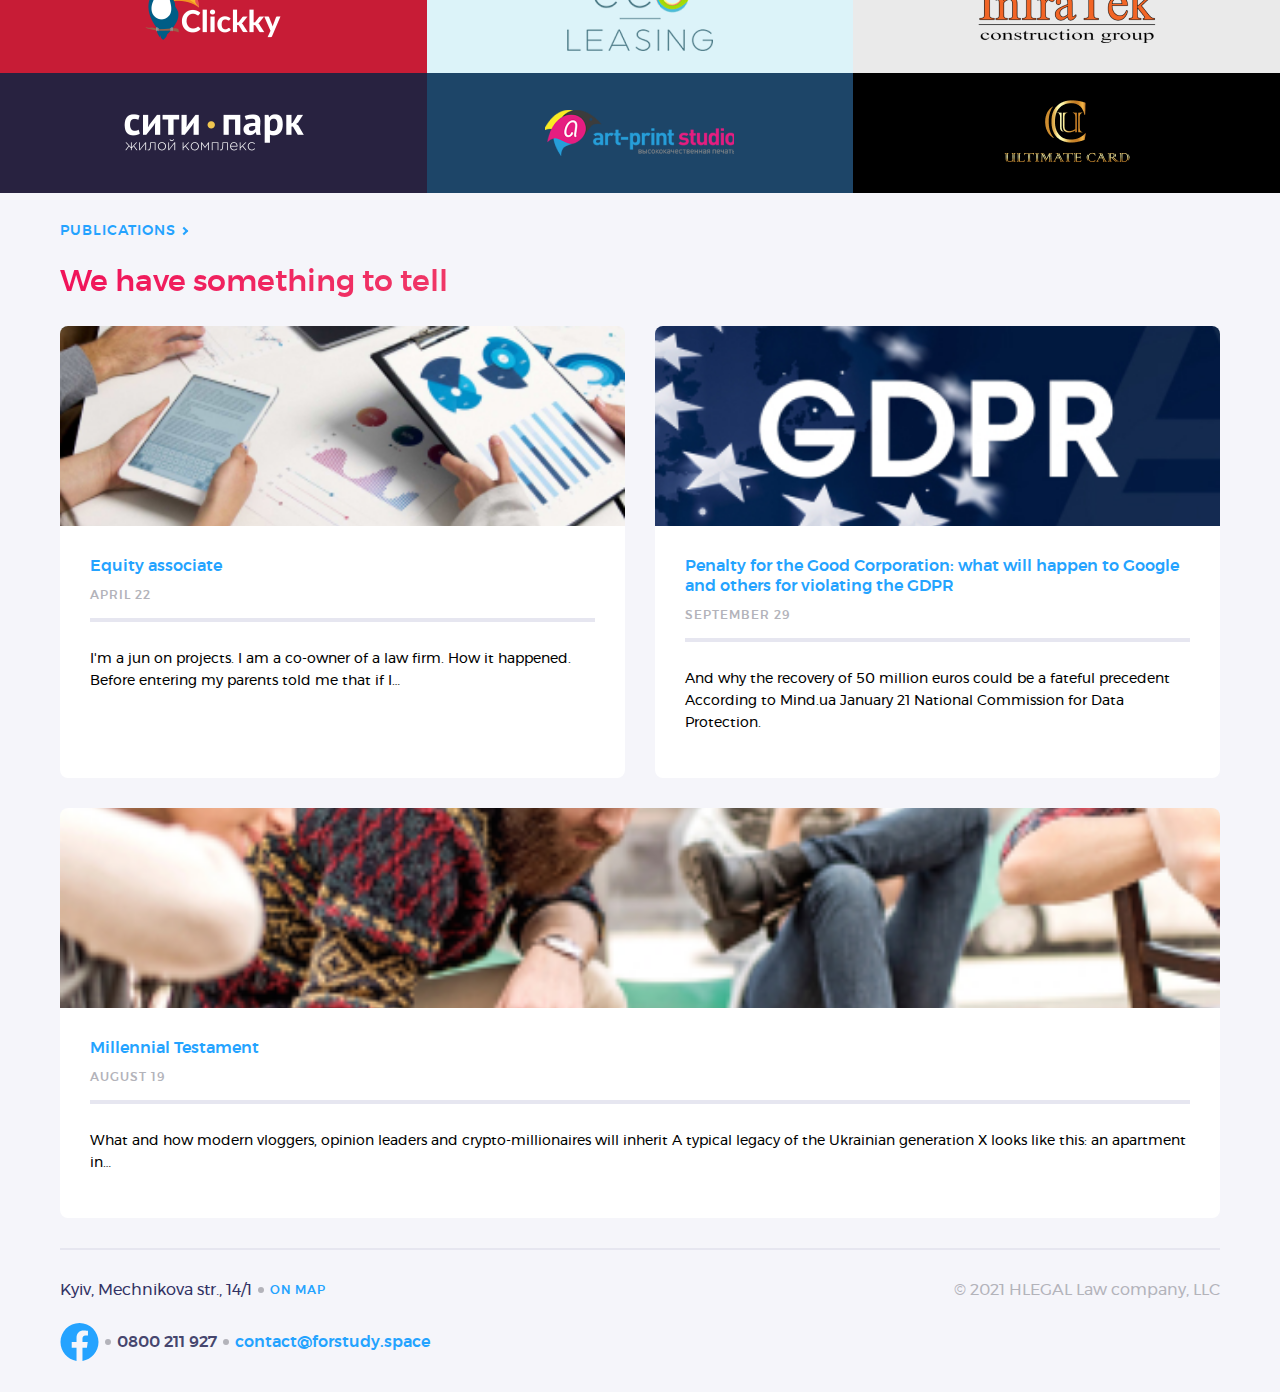
==== commit eb6e3122: "new styles dor desctop" ====
--- a/app/index.html
+++ b/app/index.html
@@ -56,18 +56,20 @@
                 </section>
                 <section class="services">
                     <h2 class="visually-hidden">Legal services</h2>
-                    <div class="services__container">
-                        <div class="services__tab services__tab-box">
-                            <button type="button" class="services__btn services__btn--active">Consistent</button>
-                            <button type="button" class="services__btn">Customer oriented</button>
-                            <button type="button" class="services__btn">Innovative</button>
-                            <button type="button" class="services__btn services__btn-mr-0">Business oriented</button>
-                        </div>
-                    </div>
-                    <article class="services__box">
-                            <h3 class="services__title">We turn the idea of legal services</h3>
-                            <p class="services__text">Consolidating many years of experience and practice, the company's lawyers accompany complex projects and achieve a number of important decisions for the industry. Many of them form the practice of applying the law of the sea in Ukraine.</p>
-                    </article>
+                    <div class="services__block">
+                        <div class="services__container">
+                            <div class="services__tab services__tab-box">
+                                <button type="button" class="services__btn services__btn--active">Consistent</button>
+                                <button type="button" class="services__btn">Customer oriented</button>
+                                <button type="button" class="services__btn">Innovative</button>
+                                <button type="button" class="services__btn services__btn-mr-0">Business oriented</button>
+                            </div>
+                        </div>
+                        <article class="services__box">
+                                <h3 class="services__title">We turn the idea of legal services</h3>
+                                <p class="services__text">Consolidating many years of experience and practice, the company's lawyers accompany complex projects and achieve a number of important decisions for the industry. Many of them form the practice of applying the law of the sea in Ukraine.</p>
+                        </article>
+                    </div>
                 </section>
                 <section class="peculiarities">
                     <div class="peculiarities__top">
@@ -127,7 +129,7 @@
                         <article class="team__info">
                             <a class="team__link" href="#">Команда</a>
                             <h4 class="team__text">Ми звикли брати на себе відповідальність та завжди гарантуємо чесну, вчасну допомогу, навіть у ситуаціях, коли більшість безсилі.</h4>
-                            <p class="team__name">Олександр <br>Олександровський</p>
+                            <p class="team__name">Олександр Олександровський</p>
                             <p class="team__job">Керуючий партнер</p>
                         </article>
                     </div>
@@ -136,7 +138,7 @@
                         <article class="team__info">
                             <a class="team__link" href="#">Команда</a>
                             <h4 class="team__text">Ми звикли брати на себе відповідальність та завжди гарантуємо чесну, вчасну допомогу, навіть у ситуаціях, коли більшість безсилі.</h4>
-                            <p class="team__name">Олександр <br>Олександровський</p>
+                            <p class="team__name">Олександр Олександровський</p>
                             <p class="team__job">Керуючий партнер</p>
                         </article>
                     </div>
--- a/app/css/style.css
+++ b/app/css/style.css
@@ -399,6 +399,37 @@
   }
 }
 
+@media screen and (min-width: 1024px) {
+  .background__image {
+    background-size: 670px 768px;
+  }
+  .header {
+    grid-template-columns: -webkit-min-content 1fr;
+    grid-template-columns: min-content 1fr;
+    grid-template-rows: -webkit-min-content -webkit-min-content;
+    grid-template-rows: min-content min-content;
+  }
+  .header__strip {
+    grid-column: 2 / 3;
+    justify-self: end;
+    padding: 0 30px;
+  }
+  .header__adress {
+    margin: 0;
+  }
+  .header__logo {
+    grid-column: 1 / 2;
+    grid-row: 1 / 3;
+  }
+  .header__menu {
+    justify-self: end;
+  }
+  .header__category {
+    margin-right: 0;
+    margin-left: 15px;
+  }
+}
+
 .title {
   display: -webkit-box;
   display: -ms-flexbox;
@@ -431,6 +462,15 @@
   }
 }
 
+@media screen and (min-width: 1024px) {
+  .title {
+    padding: 180px 0 30px;
+  }
+  .title__text {
+    padding-bottom: 260px;
+  }
+}
+
 .services__container {
   border-bottom: 4px solid rgba(255, 255, 255, 0.3);
   padding-bottom: 20px;
@@ -501,6 +541,53 @@
   .services__title {
     font-size: 30px;
     line-height: 37px;
+  }
+}
+
+@media screen and (min-width: 1024px) {
+  .services {
+    padding: 60px 0;
+  }
+  .services__block {
+    display: grid;
+    grid-template-columns: 1fr 1fr;
+    -webkit-column-gap: 60px;
+       -moz-column-gap: 60px;
+            column-gap: 60px;
+  }
+  .services__container {
+    padding: 0;
+    border-bottom: 0;
+    border-right: 4px solid rgba(255, 255, 255, 0.3);
+  }
+  .services__tab {
+    margin-right: 60px;
+  }
+  .services__tab-box {
+    height: 100%;
+    -webkit-box-orient: vertical;
+    -webkit-box-direction: normal;
+        -ms-flex-direction: column;
+            flex-direction: column;
+    -webkit-box-align: end;
+        -ms-flex-align: end;
+            align-items: flex-end;
+    -webkit-box-pack: justify;
+        -ms-flex-pack: justify;
+            justify-content: space-between;
+  }
+  .services__btn {
+    margin-right: 0;
+    padding: 0;
+  }
+  .services__title {
+    margin-top: 0;
+  }
+  .services__text {
+    margin-bottom: 0;
+  }
+  .services__box {
+    padding: 0;
   }
 }
 
@@ -600,13 +687,19 @@
     padding: 30px 0 60px;
   }
   .peculiarities__top {
-    grid-column: 1 / 3;
+    grid-column: 1 / -1;
   }
   .peculiarities__title {
     padding-bottom: 0;
   }
   .peculiarities__text {
     margin-bottom: 0;
+  }
+}
+
+@media screen and (min-width: 1024px) {
+  .peculiarities {
+    grid-template-columns: 1fr 1fr 1fr;
   }
 }
 
@@ -725,6 +818,26 @@
     font-size: 38px;
     line-height: 46px;
   }
+  .team__box {
+    padding: 80px 0;
+  }
+}
+
+@media screen and (min-width: 1024px) {
+  .team__item {
+    display: -webkit-box;
+    display: -ms-flexbox;
+    display: flex;
+  }
+  .team__foto {
+    border-radius: 12px 0 0 12px;
+    width: 400px;
+  }
+  .slick-initialized .slick-slide {
+    display: -webkit-box;
+    display: -ms-flexbox;
+    display: flex;
+  }
 }
 
 .partners__title {
@@ -985,6 +1098,10 @@
   text-transform: uppercase;
 }
 
+.footer__map:hover {
+  color: #F0145A;
+}
+
 .footer__contact {
   display: -webkit-box;
   display: -ms-flexbox;
@@ -998,6 +1115,10 @@
           align-items: center;
 }
 
+.footer__fb-link:hover path {
+  fill: #F0145A;
+}
+
 .footer__phone {
   font-weight: 700;
   font-size: 16px;
@@ -1011,6 +1132,10 @@
   font-weight: 700;
   font-size: 16px;
   line-height: 20px;
+}
+
+.footer__mail:hover {
+  color: #F0145A;
 }
 
 .footer__rights {
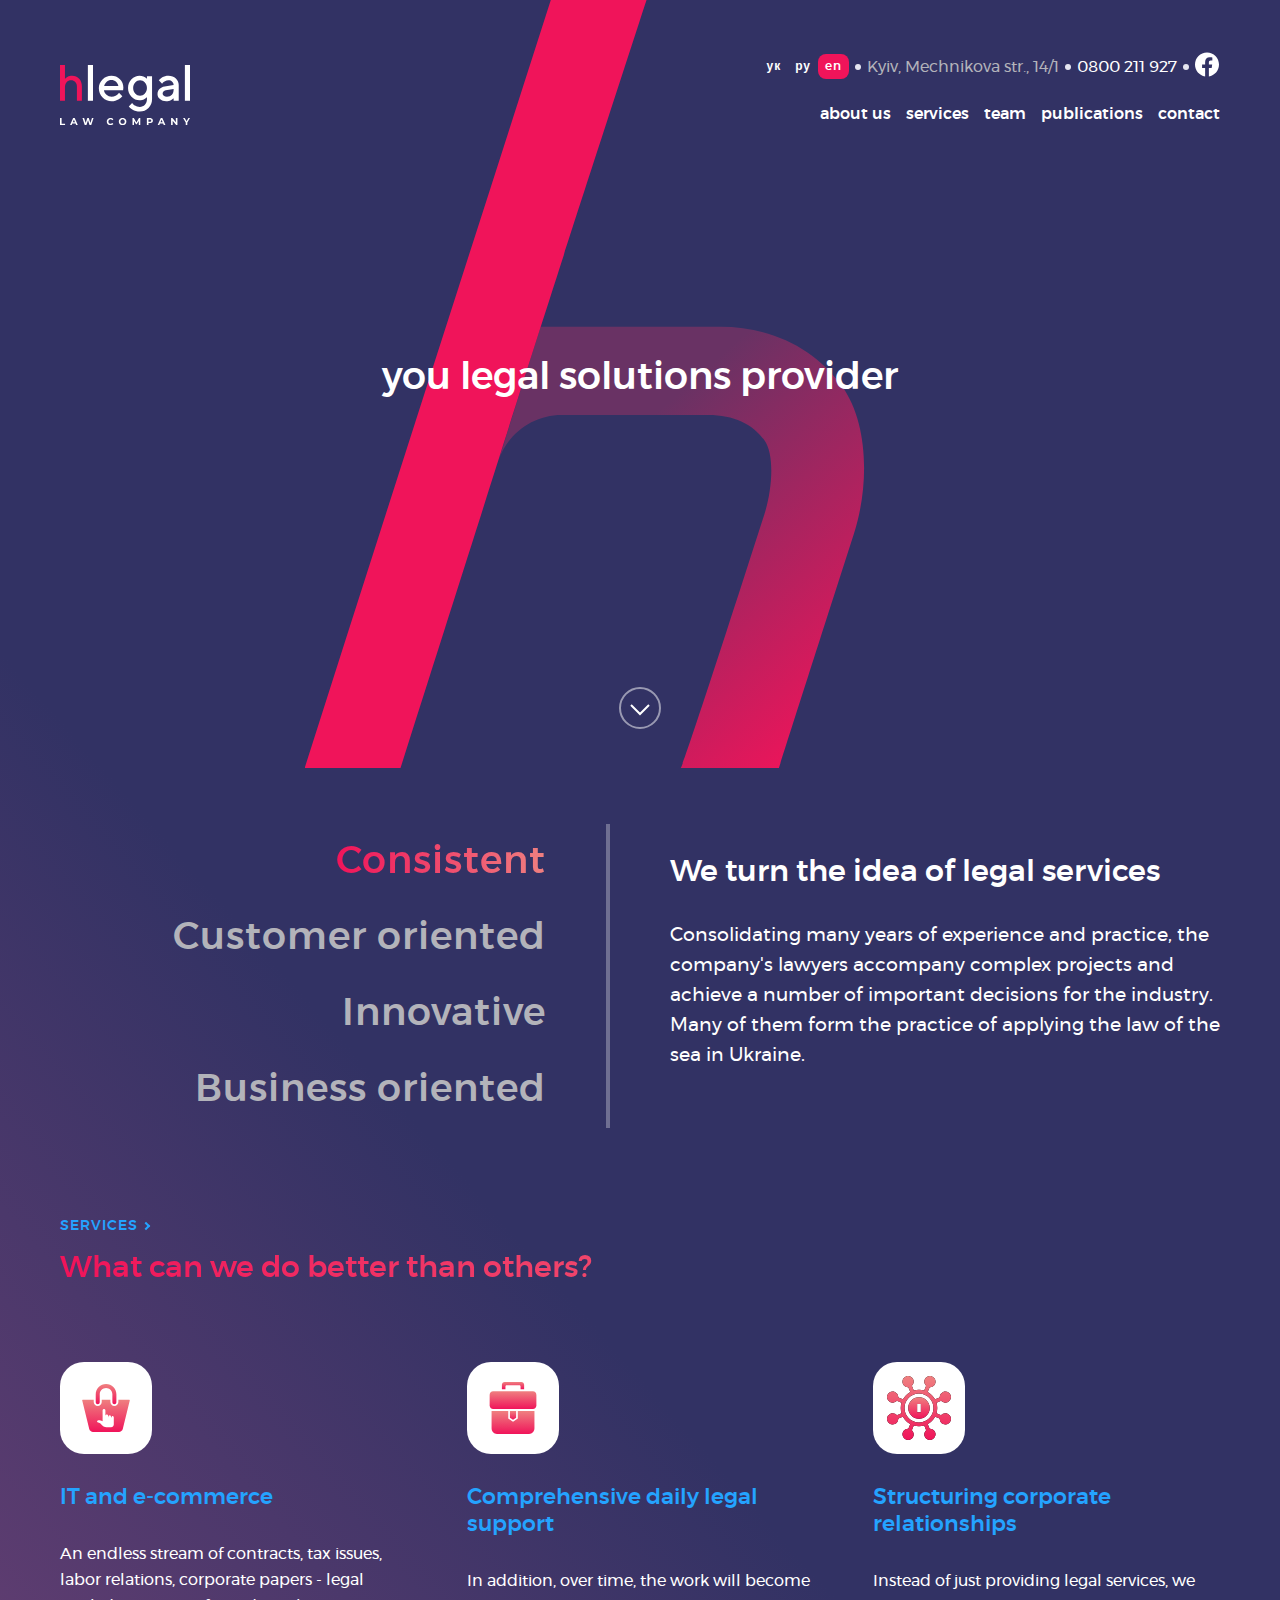
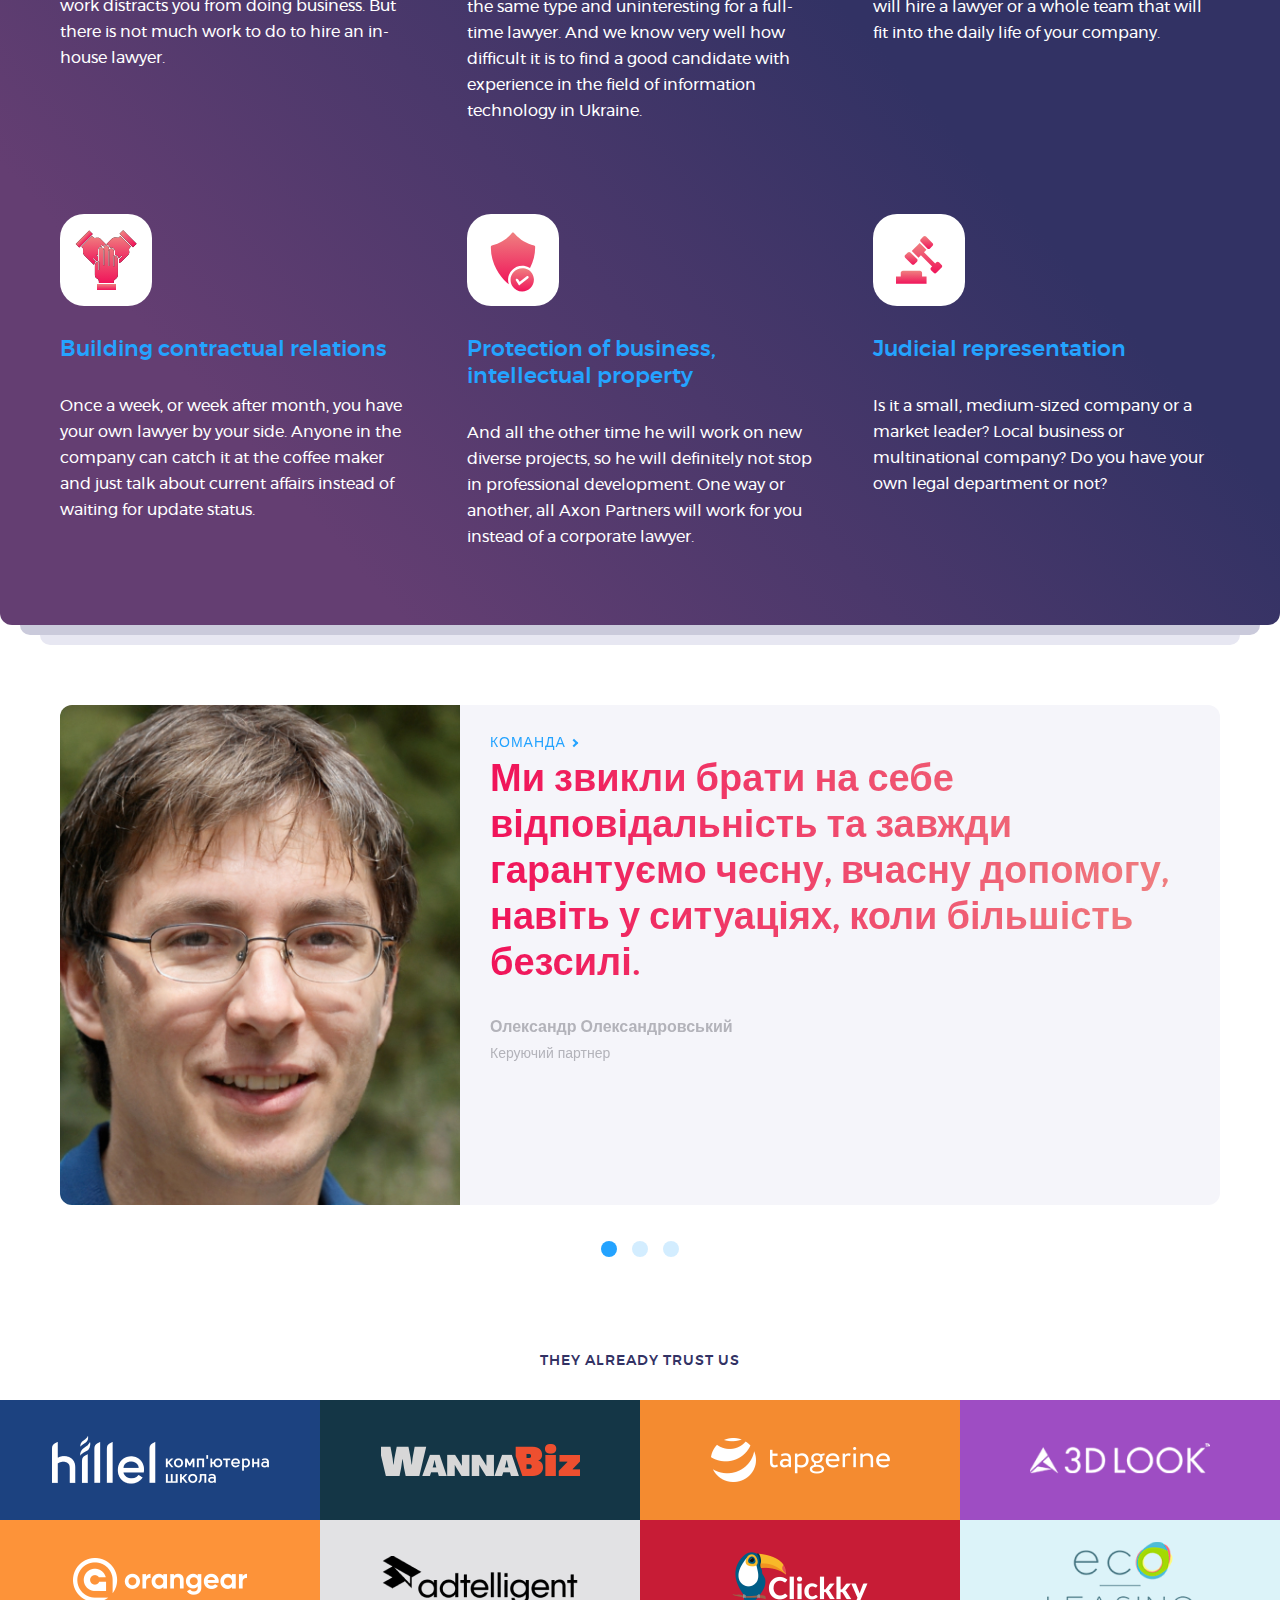
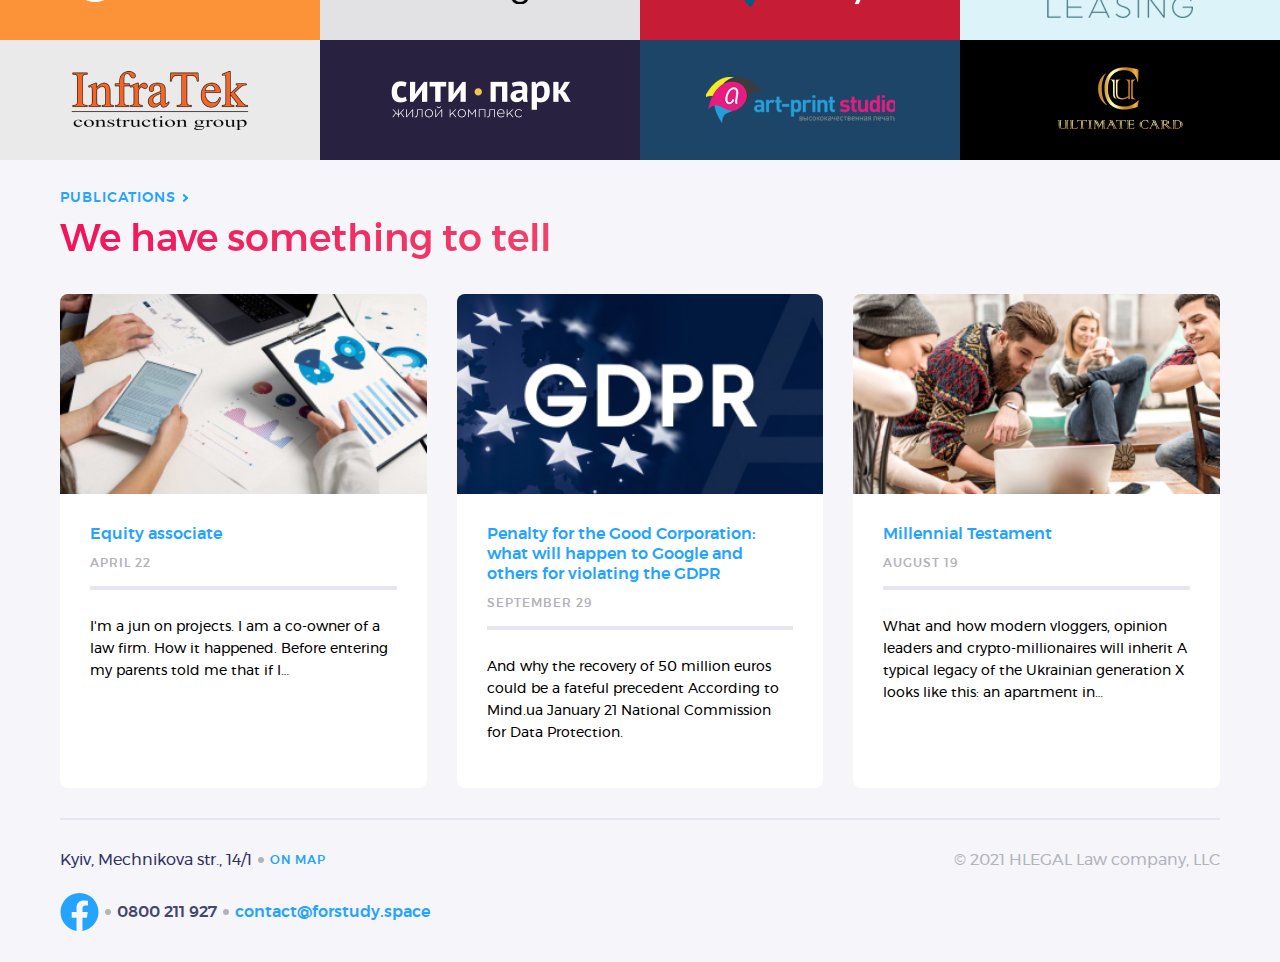
==== commit 21503964: "new code for about-us.html" ====
--- a/app/index.html
+++ b/app/index.html
@@ -5,7 +5,7 @@
     <meta http-equiv="X-UA-Compatible" content="IE=edge">
     <meta name="viewport" content="width=device-width, initial-scale=1.0">
     <link rel="stylesheet" href="./css/style.css">
-    <title>Document</title>
+    <title>Hlegal - we tyrn ideas for legal services</title>
 </head>
 <body class="body">
     <div class="background">
--- a/app/css/style.css
+++ b/app/css/style.css
@@ -143,7 +143,7 @@
 }
 
 .container {
-  max-width: 1320px;
+  max-width: 1440px;
   min-width: 375px;
   margin: 0 auto;
   padding: 0 30px;
@@ -237,7 +237,8 @@
 
 .header {
   display: grid;
-  grid-template-columns: 1fr 1fr;
+  grid-template-columns: -webkit-min-content 1fr;
+  grid-template-columns: min-content 1fr;
   grid-template-rows: -webkit-min-content 1fr;
   grid-template-rows: min-content 1fr;
   -webkit-box-align: center;
@@ -253,6 +254,10 @@
   align-self: center;
 }
 
+.header__strip--grey {
+  background: #F5F5FA;
+}
+
 .header__strip-content {
   display: -webkit-box;
   display: -ms-flexbox;
@@ -273,6 +278,10 @@
   background-color: #F0145A;
 }
 
+.header__button--light {
+  color: #B3B3BA;
+}
+
 .header__phone {
   font-size: 16px;
   line-height: 20px;
@@ -280,6 +289,10 @@
   color: #FFFFFF;
 }
 
+.header__phone--light {
+  color: #B3B3BA;
+}
+
 .header__adress, .header__fb {
   display: none;
 }
@@ -292,6 +305,40 @@
 
 .header__logo {
   padding: 15px 0;
+}
+
+.header__logo--light {
+  display: -webkit-box;
+  display: -ms-flexbox;
+  display: flex;
+}
+
+.header__logo--light-aboutus {
+  white-space: nowrap;
+  font-size: 20px;
+  line-height: 24px;
+  color: #323264;
+  text-decoration: none;
+  margin-left: 4px;
+}
+
+.header__logo--light .logo {
+  display: -webkit-box;
+  display: -ms-flexbox;
+  display: flex;
+  -webkit-box-align: center;
+      -ms-flex-align: center;
+          align-items: center;
+}
+
+.header__logo--light .logo::after {
+  content: '';
+  background-image: url(../img/slash.svg);
+  background-size: 12px 26px;
+  background-repeat: no-repeat;
+  width: 12px;
+  height: 26px;
+  margin-left: 4px;
 }
 
 .header__menu {
@@ -313,6 +360,10 @@
   cursor: pointer;
   -webkit-transition-duration: 400ms;
           transition-duration: 400ms;
+}
+
+.header__burger--light {
+  background-image: url(../img/hamburger-light.svg);
 }
 
 .header__burger:hover {
@@ -578,7 +629,7 @@
   }
   .services__btn {
     margin-right: 0;
-    padding: 0;
+    padding: 15px 0;
   }
   .services__title {
     margin-top: 0;
@@ -587,7 +638,13 @@
     margin-bottom: 0;
   }
   .services__box {
-    padding: 0;
+    padding: auto 0;
+  }
+}
+
+@media screen and (min-width: 1440px) {
+  .services {
+    padding: 60px 120px;
   }
 }
 
@@ -943,6 +1000,12 @@
   }
 }
 
+@media screen and (min-width: 1024px) {
+  .partners__item {
+    width: 25%;
+  }
+}
+
 .blog {
   padding-top: 30px;
   background-color: #F5F5FA;
@@ -1060,6 +1123,29 @@
         -ms-flex-direction: column;
             flex-direction: column;
     height: 100%;
+  }
+  .blog__title {
+    font-size: 38px;
+    line-height: 46px;
+    margin-top: 10px;
+  }
+}
+
+@media screen and (min-width: 1024px) {
+  .blog__container {
+    display: grid;
+    grid-template-columns: 1fr 1fr 1fr;
+    grid-template-rows: -webkit-min-content -webkit-min-content;
+    grid-template-rows: min-content min-content;
+    -webkit-column-gap: 30px;
+       -moz-column-gap: 30px;
+            column-gap: 30px;
+  }
+  .blog__top {
+    grid-column: 1 / -1;
+  }
+  .blog__box--wide {
+    grid-column: 3 / 4;
   }
 }
 
